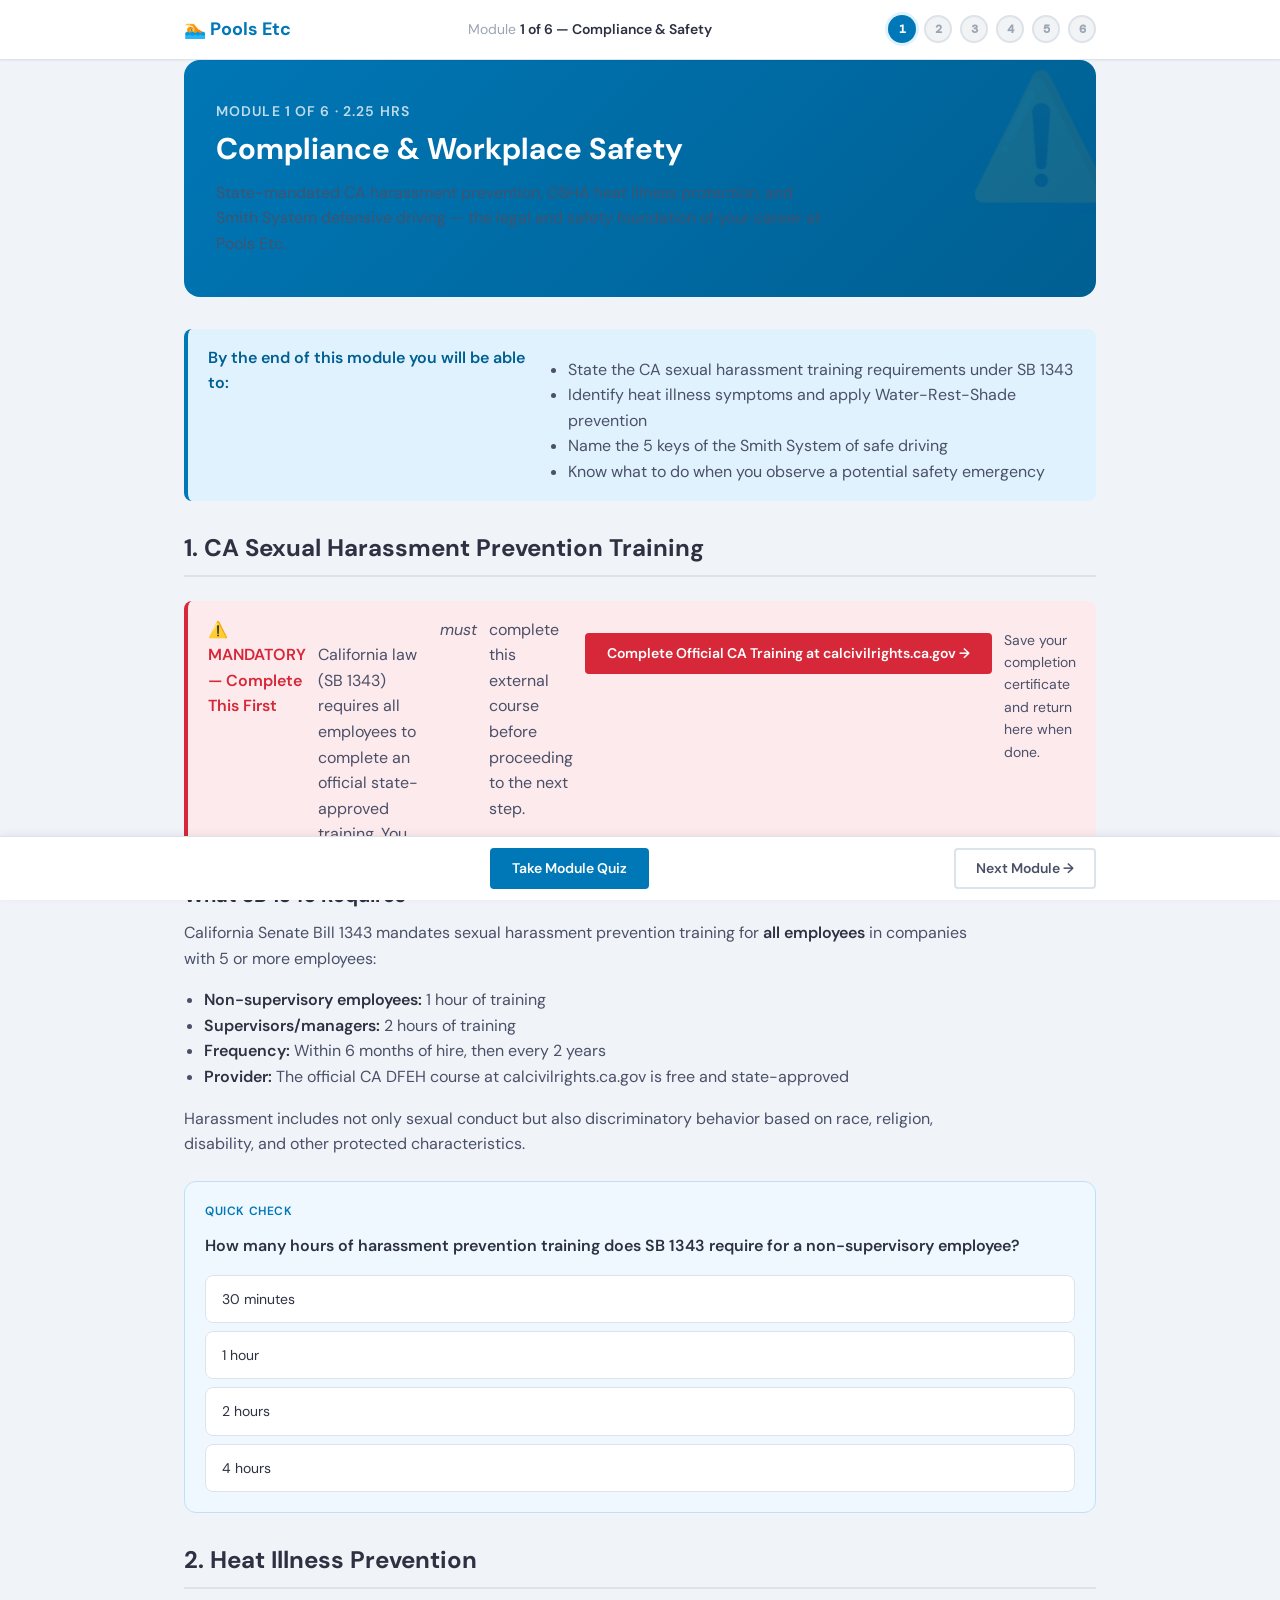
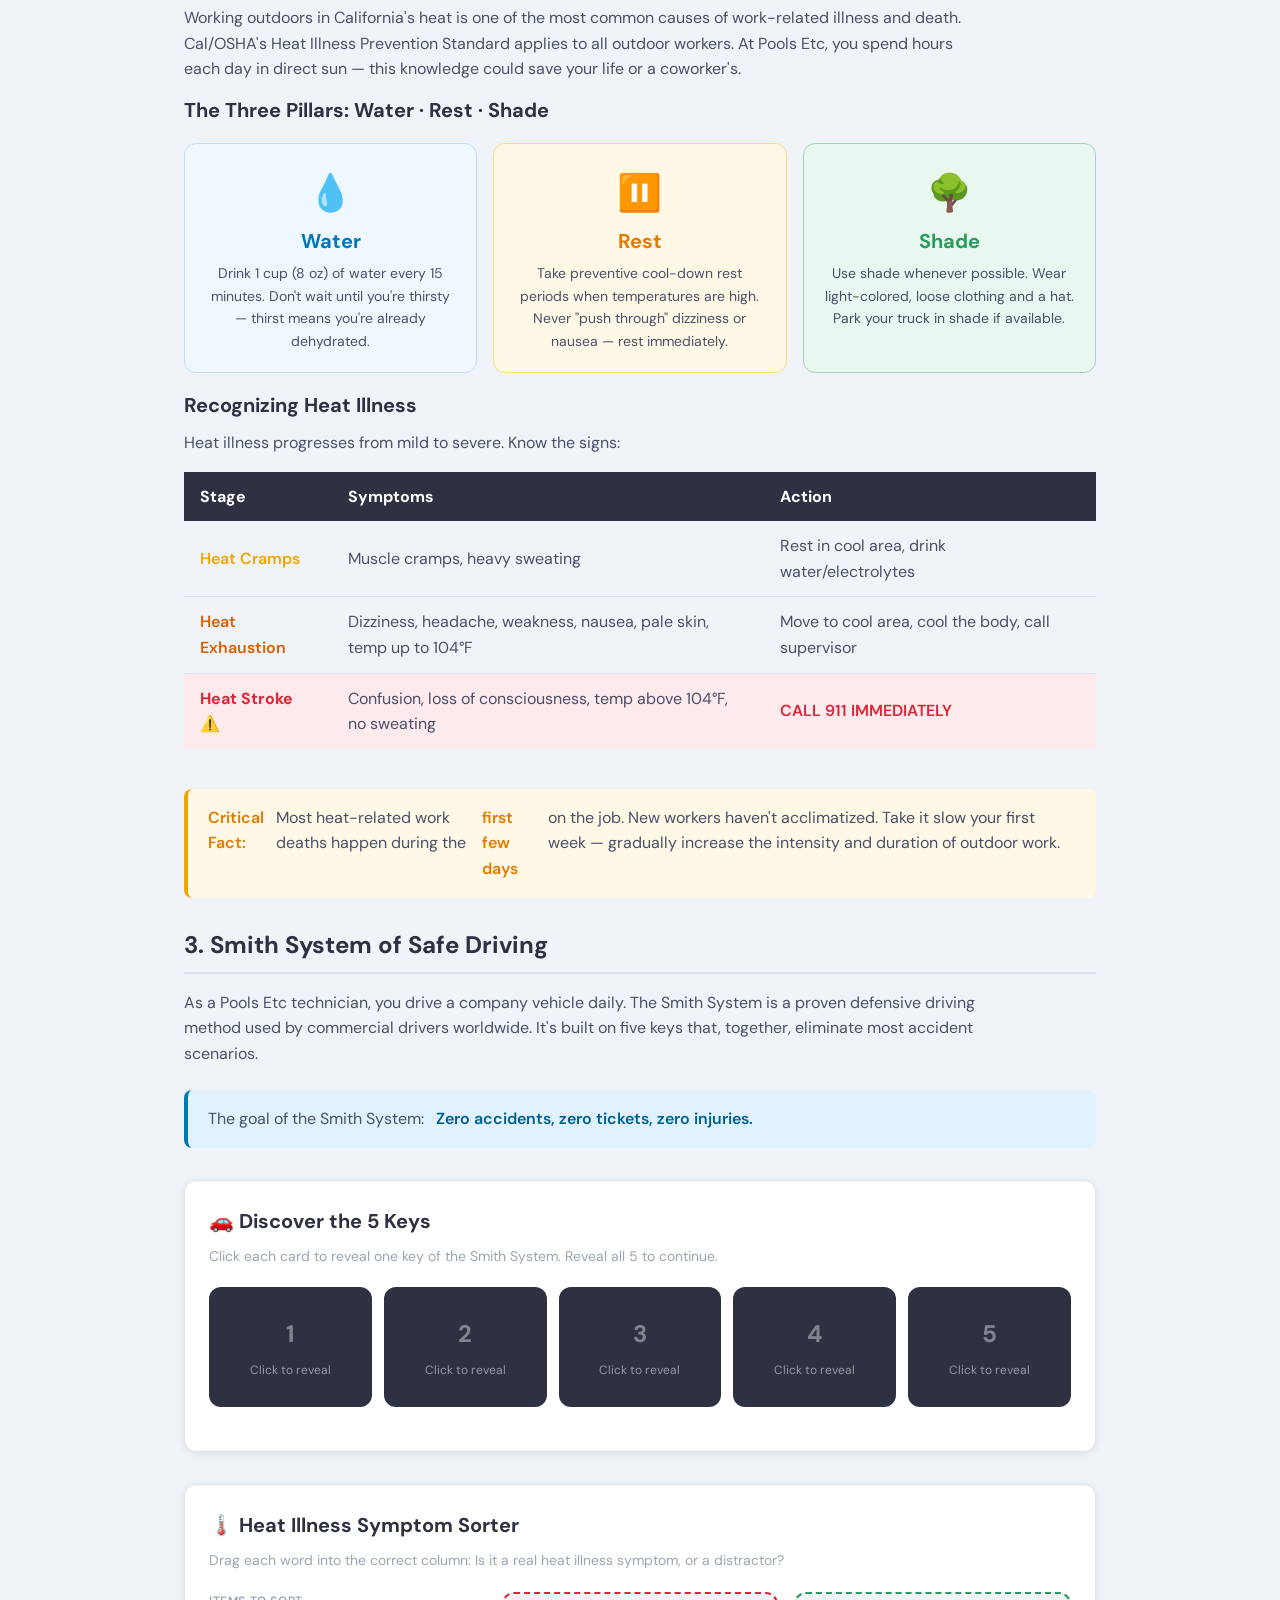
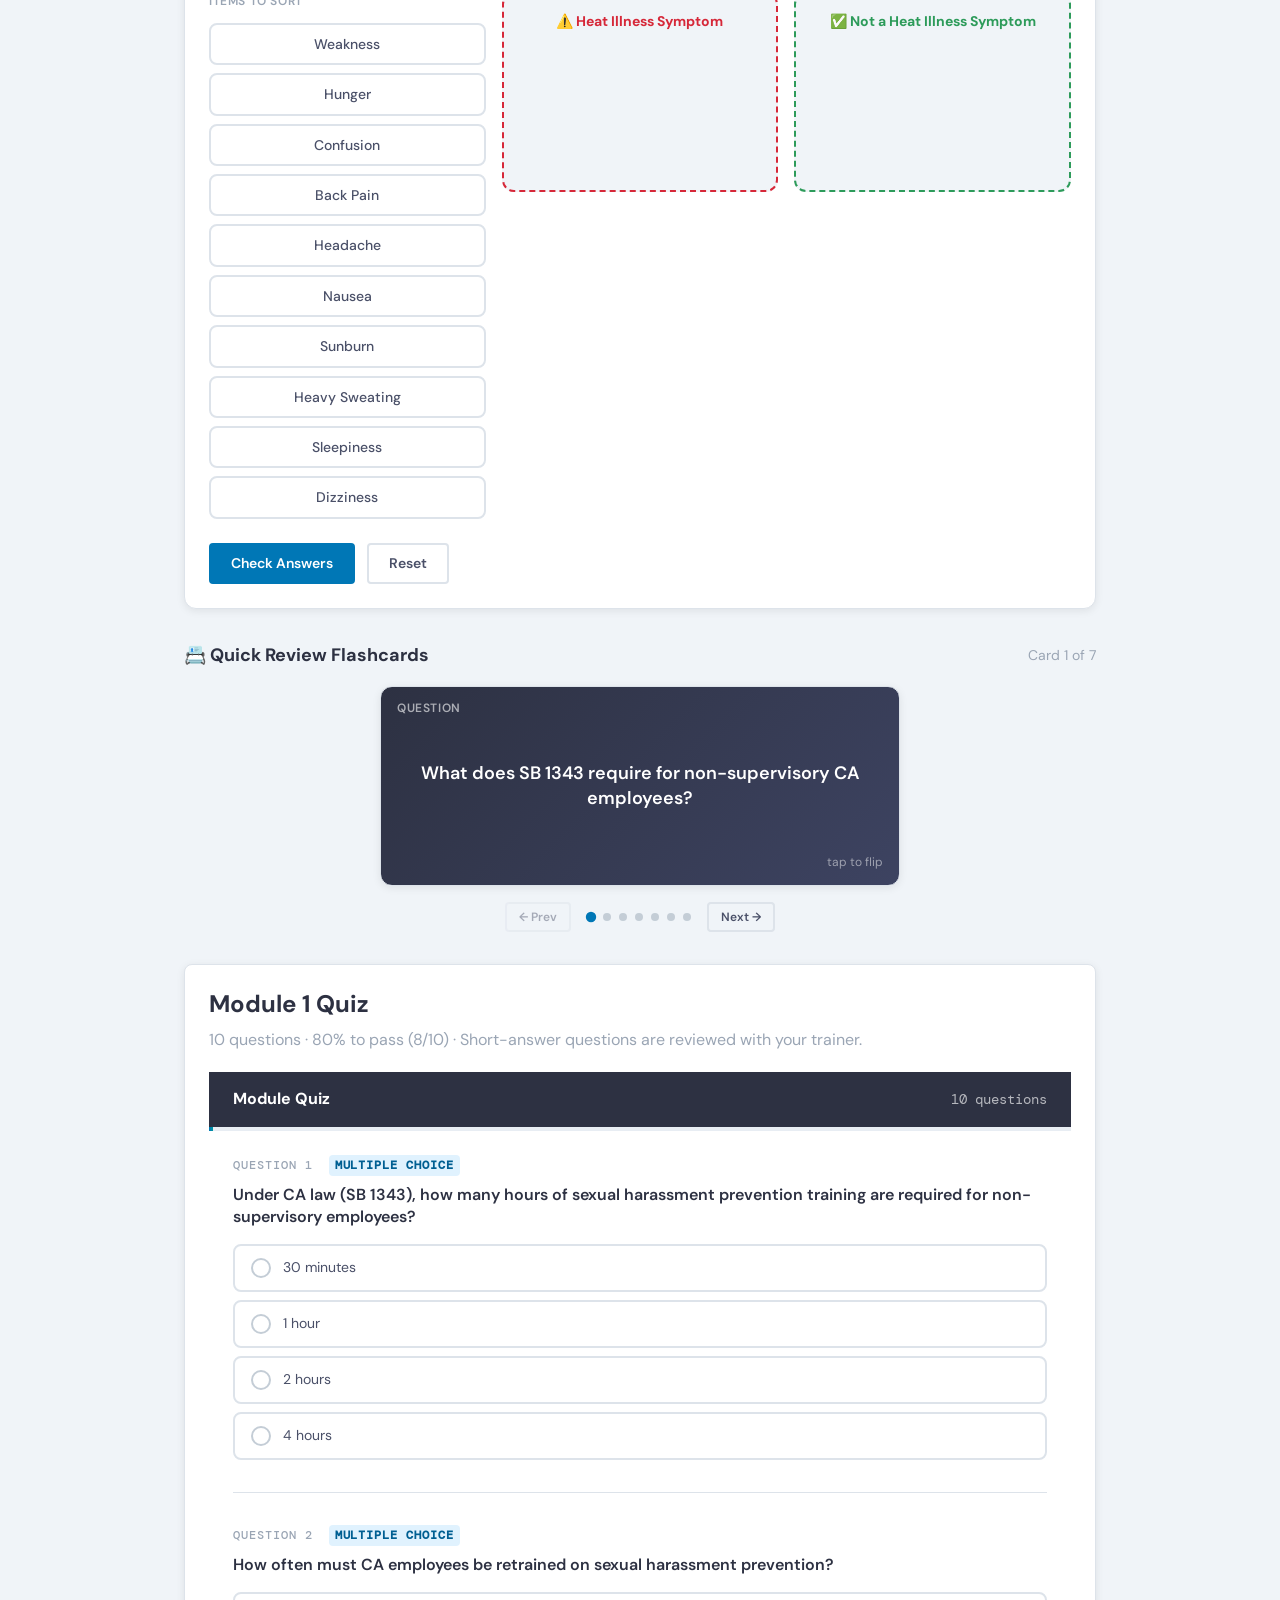
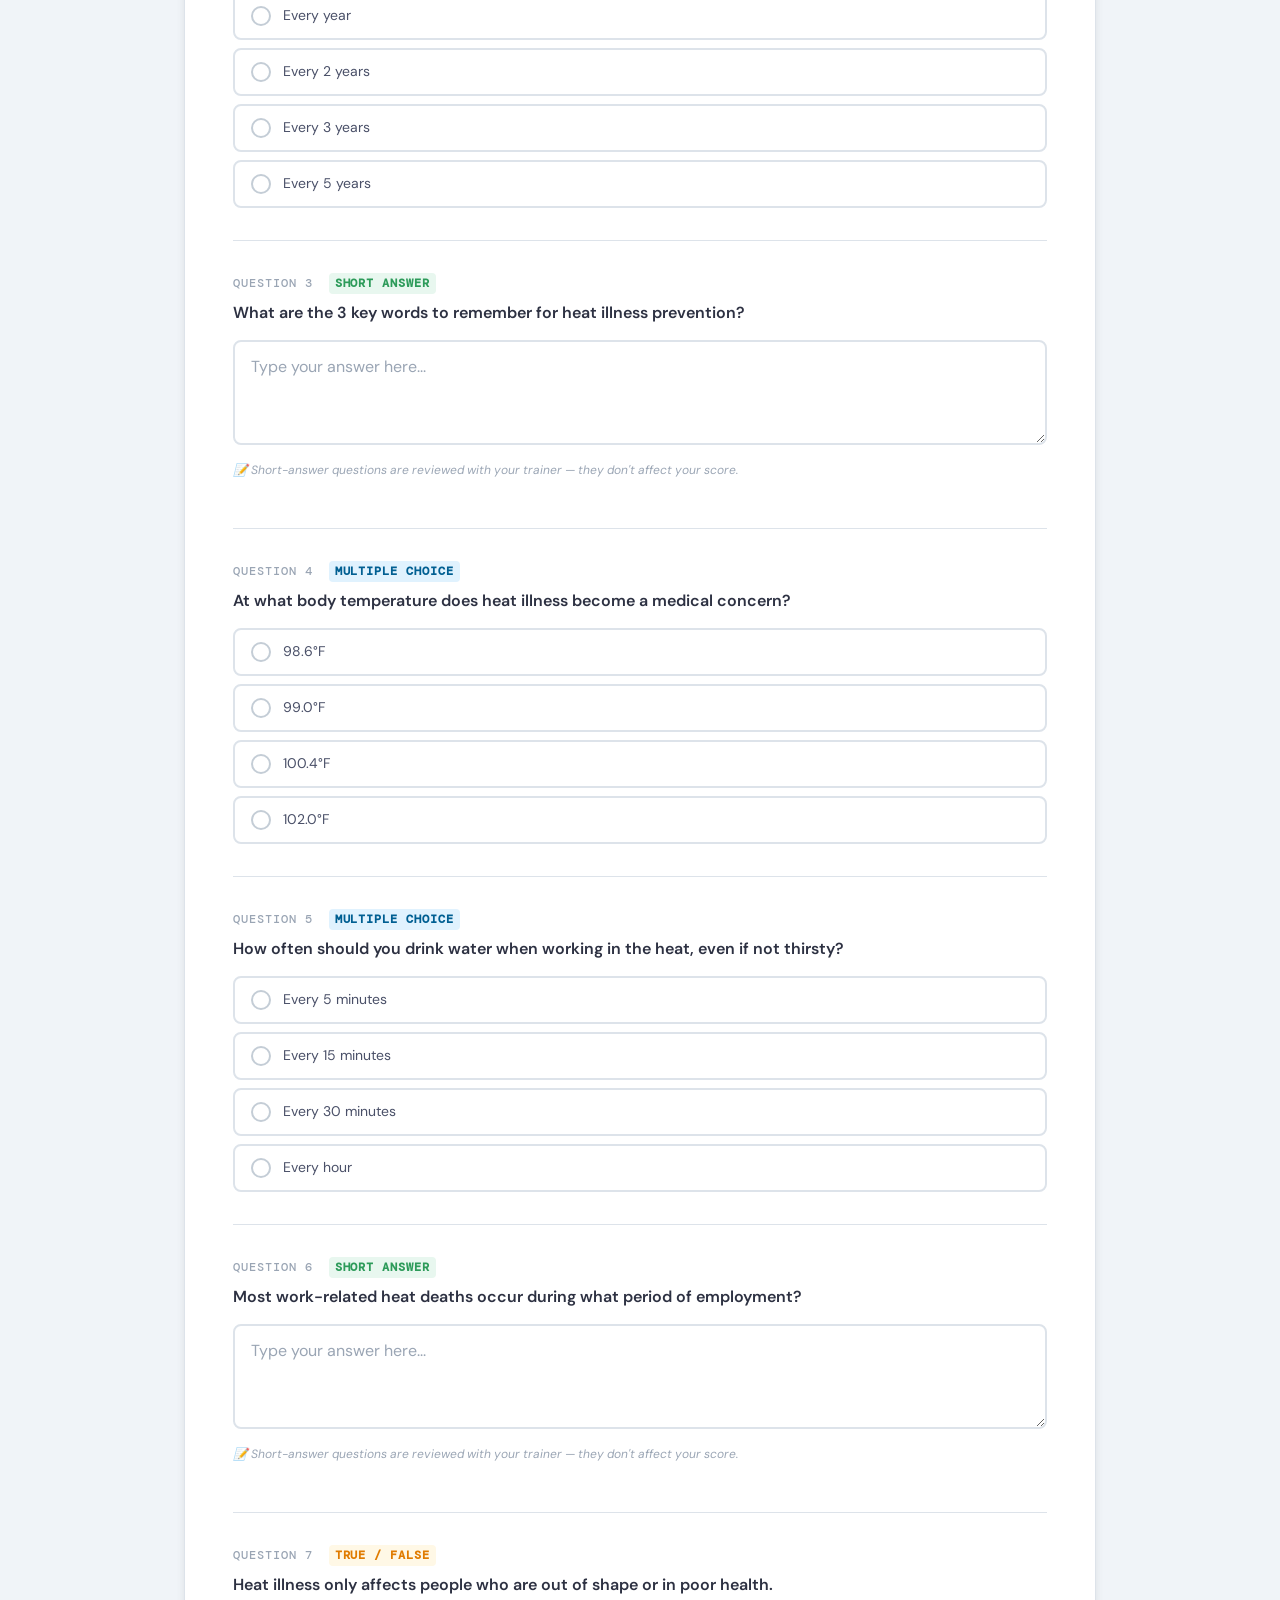
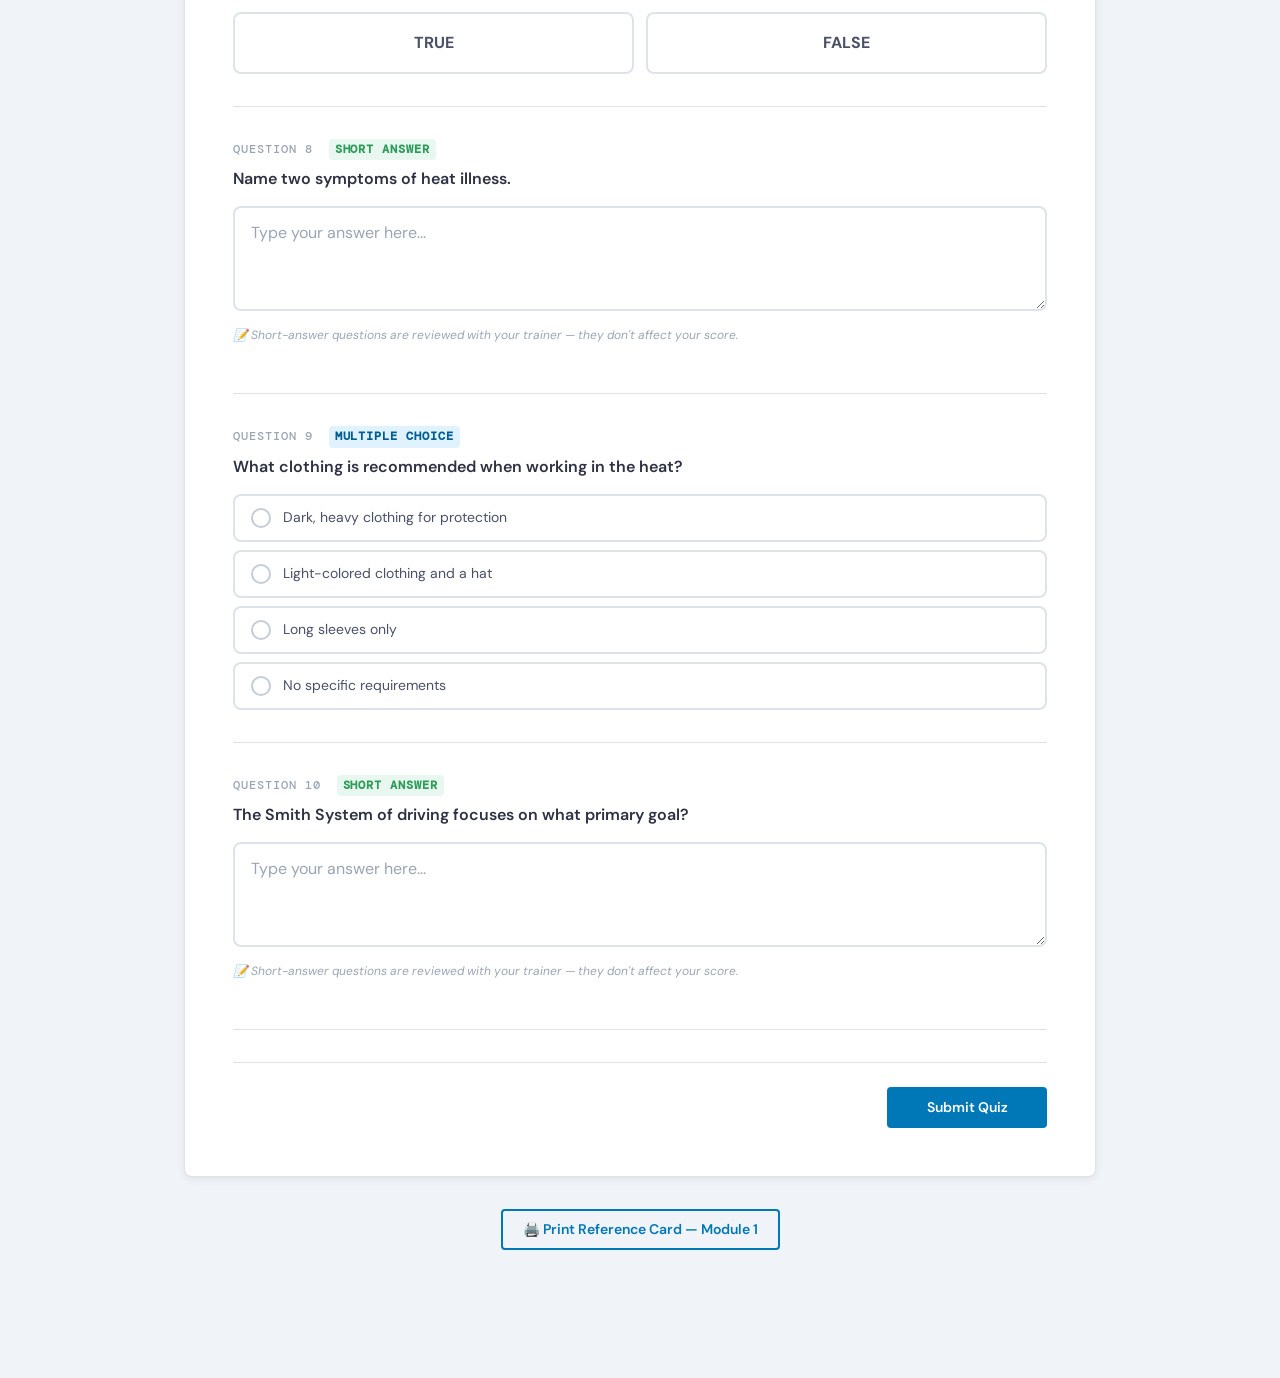
==== modules/module-1.html @ 1a56aa0c "Complete training portal: all 6 modules, quiz engine, interactives, reference cards Phase 0-6 implem" ====
<!DOCTYPE html>
<html lang="en">
<head>
  <meta charset="UTF-8" />
  <meta name="viewport" content="width=device-width, initial-scale=1.0" />
  <title>Module 1 — Compliance &amp; Safety | Pools Etc Training</title>
  <link rel="stylesheet" href="../assets/css/base.css" />
  <link rel="stylesheet" href="../assets/css/components.css" />
  <link rel="stylesheet" href="../assets/css/quiz.css" />
  <link rel="stylesheet" href="../assets/css/interactive.css" />
  <link rel="stylesheet" href="../assets/css/print.css" />
</head>
<body>

<div id="nav-root"></div>

<div class="page-wrapper">
  <div class="container">

    <!-- Hero Banner -->
    <div class="module-hero" style="background: linear-gradient(135deg, var(--module-1) 0%, #005f92 100%); border-radius: var(--radius-xl); padding: var(--space-10) var(--space-8); margin-bottom: var(--space-8); color:white; position:relative; overflow:hidden;">
      <div style="position:relative; z-index:1;">
        <div style="font-size:var(--text-sm); font-weight:600; text-transform:uppercase; letter-spacing:.08em; opacity:.75; margin-bottom:var(--space-2);">Module 1 of 6 · 2.25 hrs</div>
        <h1 style="color:white; margin-bottom:var(--space-3); font-size:var(--text-3xl);">Compliance &amp; Workplace Safety</h1>
        <p style="opacity:.9; margin:0; max-width:56ch;">State-mandated CA harassment prevention, OSHA heat illness protection, and Smith System defensive driving — the legal and safety foundation of your career at Pools Etc.</p>
      </div>
      <div style="position:absolute; right:-20px; top:-20px; font-size:120px; opacity:.08; pointer-events:none; z-index:0;">⚠️</div>
    </div>

    <!-- Learning Objectives -->
    <div class="callout callout-info" style="margin-bottom: var(--space-8);">
      <strong>By the end of this module you will be able to:</strong>
      <ul style="margin-top:var(--space-3); padding-left:var(--space-5); list-style:disc;">
        <li>State the CA sexual harassment training requirements under SB 1343</li>
        <li>Identify heat illness symptoms and apply Water-Rest-Shade prevention</li>
        <li>Name the 5 keys of the Smith System of safe driving</li>
        <li>Know what to do when you observe a potential safety emergency</li>
      </ul>
    </div>

    <!-- Section 1: CA Harassment Training -->
    <div class="content-section" id="section-harassment" style="margin-bottom:var(--space-8);">
      <h2>1. CA Sexual Harassment Prevention Training</h2>

      <div class="callout callout-danger" style="margin-bottom:var(--space-5);">
        <strong>⚠️ MANDATORY — Complete This First</strong><br/>
        California law (SB 1343) requires all employees to complete an official state-approved training. You <em>must</em> complete this external course before proceeding to the next step.
        <div style="margin-top:var(--space-4);">
          <a href="https://calcivilrights.ca.gov/shpt/" target="_blank" rel="noopener" class="btn btn-danger">
            Complete Official CA Training at calcivilrights.ca.gov →
          </a>
        </div>
        <p style="margin-top:var(--space-3); margin-bottom:0; font-size:var(--text-sm);">Save your completion certificate and return here when done.</p>
      </div>

      <h3>What SB 1343 Requires</h3>
      <p>California Senate Bill 1343 mandates sexual harassment prevention training for <strong>all employees</strong> in companies with 5 or more employees:</p>
      <ul style="padding-left:var(--space-5); list-style:disc; margin-bottom:var(--space-4);">
        <li><strong>Non-supervisory employees:</strong> 1 hour of training</li>
        <li><strong>Supervisors/managers:</strong> 2 hours of training</li>
        <li><strong>Frequency:</strong> Within 6 months of hire, then every 2 years</li>
        <li><strong>Provider:</strong> The official CA DFEH course at calcivilrights.ca.gov is free and state-approved</li>
      </ul>
      <p>Harassment includes not only sexual conduct but also discriminatory behavior based on race, religion, disability, and other protected characteristics.</p>

      <!-- Inline knowledge check -->
      <div class="knowledge-check">
        <div class="knowledge-check__label">Quick Check</div>
        <div class="knowledge-check__question">How many hours of harassment prevention training does SB 1343 require for a non-supervisory employee?</div>
        <div class="knowledge-check__choices">
          <button class="kc-choice" onclick="kcAnswer(this, false, '30 minutes is the supervisor requirement before SB 1343 expanded training. Non-supervisors need 1 hour.')">30 minutes</button>
          <button class="kc-choice" onclick="kcAnswer(this, true, '✅ Correct! 1 hour for non-supervisory employees, 2 hours for supervisors, renewed every 2 years.')">1 hour</button>
          <button class="kc-choice" onclick="kcAnswer(this, false, 'Non-supervisors need 1 hour. Supervisors need 2 hours.')">2 hours</button>
          <button class="kc-choice" onclick="kcAnswer(this, false, 'Non-supervisors need 1 hour, not 4.')">4 hours</button>
        </div>
      </div>
    </div>

    <!-- Section 2: Heat Illness Prevention -->
    <div class="content-section" id="section-heat" style="margin-bottom:var(--space-8);">
      <h2>2. Heat Illness Prevention</h2>
      <p>Working outdoors in California's heat is one of the most common causes of work-related illness and death. Cal/OSHA's Heat Illness Prevention Standard applies to all outdoor workers. At Pools Etc, you spend hours each day in direct sun — this knowledge could save your life or a coworker's.</p>

      <h3>The Three Pillars: Water · Rest · Shade</h3>
      <div style="display:grid; grid-template-columns:repeat(3,1fr); gap:var(--space-4); margin:var(--space-5) 0;">
        <div style="text-align:center; background:var(--color-primary-subtle); border-radius:var(--radius-lg); padding:var(--space-5); border:1px solid #c0dff7;">
          <div style="font-size:36px; margin-bottom:var(--space-2);">💧</div>
          <h3 style="margin-bottom:var(--space-2); color:var(--color-primary);">Water</h3>
          <p style="font-size:var(--text-sm); margin:0;">Drink 1 cup (8 oz) of water every 15 minutes. Don't wait until you're thirsty — thirst means you're already dehydrated.</p>
        </div>
        <div style="text-align:center; background:#fff8e6; border-radius:var(--radius-lg); padding:var(--space-5); border:1px solid #fcd97a;">
          <div style="font-size:36px; margin-bottom:var(--space-2);">⏸️</div>
          <h3 style="margin-bottom:var(--space-2); color:var(--color-amber);">Rest</h3>
          <p style="font-size:var(--text-sm); margin:0;">Take preventive cool-down rest periods when temperatures are high. Never "push through" dizziness or nausea — rest immediately.</p>
        </div>
        <div style="text-align:center; background:var(--color-success-light); border-radius:var(--radius-lg); padding:var(--space-5); border:1px solid #a4d4b4;">
          <div style="font-size:36px; margin-bottom:var(--space-2);">🌳</div>
          <h3 style="margin-bottom:var(--space-2); color:var(--color-success);">Shade</h3>
          <p style="font-size:var(--text-sm); margin:0;">Use shade whenever possible. Wear light-colored, loose clothing and a hat. Park your truck in shade if available.</p>
        </div>
      </div>

      <h3>Recognizing Heat Illness</h3>
      <p>Heat illness progresses from mild to severe. Know the signs:</p>
      <div style="overflow-x:auto;">
        <table style="width:100%; border-collapse:collapse; margin-bottom:var(--space-4);">
          <thead>
            <tr style="background:var(--color-dark); color:white;">
              <th style="padding:var(--space-3) var(--space-4); text-align:left;">Stage</th>
              <th style="padding:var(--space-3) var(--space-4); text-align:left;">Symptoms</th>
              <th style="padding:var(--space-3) var(--space-4); text-align:left;">Action</th>
            </tr>
          </thead>
          <tbody>
            <tr style="border-bottom:1px solid var(--border-color);">
              <td style="padding:var(--space-3) var(--space-4); font-weight:600; color:var(--color-warning);">Heat Cramps</td>
              <td style="padding:var(--space-3) var(--space-4);">Muscle cramps, heavy sweating</td>
              <td style="padding:var(--space-3) var(--space-4);">Rest in cool area, drink water/electrolytes</td>
            </tr>
            <tr style="border-bottom:1px solid var(--border-color); background:var(--color-bg);">
              <td style="padding:var(--space-3) var(--space-4); font-weight:600; color:var(--color-orange);">Heat Exhaustion</td>
              <td style="padding:var(--space-3) var(--space-4);">Dizziness, headache, weakness, nausea, pale skin, temp up to 104°F</td>
              <td style="padding:var(--space-3) var(--space-4);">Move to cool area, cool the body, call supervisor</td>
            </tr>
            <tr style="background:var(--color-danger-light);">
              <td style="padding:var(--space-3) var(--space-4); font-weight:700; color:var(--color-danger);">Heat Stroke ⚠️</td>
              <td style="padding:var(--space-3) var(--space-4);">Confusion, loss of consciousness, temp above 104°F, no sweating</td>
              <td style="padding:var(--space-3) var(--space-4); font-weight:600; color:var(--color-danger);">CALL 911 IMMEDIATELY</td>
            </tr>
          </tbody>
        </table>
      </div>

      <div class="callout callout-warning">
        <strong>Critical Fact:</strong> Most heat-related work deaths happen during the <strong>first few days</strong> on the job. New workers haven't acclimatized. Take it slow your first week — gradually increase the intensity and duration of outdoor work.
      </div>
    </div>

    <!-- Section 3: Smith System -->
    <div class="content-section" id="section-smith" style="margin-bottom:var(--space-8);">
      <h2>3. Smith System of Safe Driving</h2>
      <p>As a Pools Etc technician, you drive a company vehicle daily. The Smith System is a proven defensive driving method used by commercial drivers worldwide. It's built on five keys that, together, eliminate most accident scenarios.</p>

      <div class="callout callout-info" style="margin-bottom:var(--space-5);">
        The goal of the Smith System: <strong>Zero accidents, zero tickets, zero injuries.</strong>
      </div>

      <!-- Smith System Card Reveal interactive -->
      <div class="interactive-section">
        <div class="interactive-section__title">🚗 Discover the 5 Keys</div>
        <div class="interactive-section__subtitle">Click each card to reveal one key of the Smith System. Reveal all 5 to continue.</div>

        <div class="smith-cards-grid" id="smith-cards">
          <div class="smith-card" onclick="revealSmith(this, 'Aim High in Steering', 'Look 15–20 seconds ahead — not just at the car in front. Anticipate, don\'t react.')">
            <div class="smith-card__num">1</div>
            <div class="smith-card__hint">Click to reveal</div>
            <div class="smith-card__key">Aim High</div>
            <div class="smith-card__desc">Look 15–20 seconds ahead — not just at the car in front. Anticipate, don't react.</div>
          </div>
          <div class="smith-card" onclick="revealSmith(this, 'Get the Big Picture', 'Scan everything — road, sides, mirrors. A narrow focus leads to tunnel vision and missed hazards.')">
            <div class="smith-card__num">2</div>
            <div class="smith-card__hint">Click to reveal</div>
            <div class="smith-card__key">Big Picture</div>
            <div class="smith-card__desc">Scan everything — road, sides, mirrors. Narrow focus leads to tunnel vision.</div>
          </div>
          <div class="smith-card" onclick="revealSmith(this, 'Keep Your Eyes Moving', 'Shift your gaze every 2 seconds. A fixed stare reduces reaction time and causes fatigue.')">
            <div class="smith-card__num">3</div>
            <div class="smith-card__hint">Click to reveal</div>
            <div class="smith-card__key">Eyes Moving</div>
            <div class="smith-card__desc">Shift your gaze every 2 seconds. A fixed stare reduces reaction time.</div>
          </div>
          <div class="smith-card" onclick="revealSmith(this, 'Leave Yourself an Out', 'Always have an escape route planned. Don\'t box yourself in — maintain space on at least one side.')">
            <div class="smith-card__num">4</div>
            <div class="smith-card__hint">Click to reveal</div>
            <div class="smith-card__key">Leave an Out</div>
            <div class="smith-card__desc">Always have an escape route. Don't box yourself in — maintain space on one side.</div>
          </div>
          <div class="smith-card" onclick="revealSmith(this, 'Make Sure They See You', 'Use lights, signals, and horn proactively. Never assume other drivers can see you.')">
            <div class="smith-card__num">5</div>
            <div class="smith-card__hint">Click to reveal</div>
            <div class="smith-card__key">Be Seen</div>
            <div class="smith-card__desc">Use lights, signals, and horn proactively. Never assume others can see you.</div>
          </div>
        </div>

        <div id="smith-complete-msg" style="display:none;" class="callout callout-success">
          ✅ You've discovered all 5 keys! The Smith System works because it keeps you <em>ahead</em> of the situation — not reacting to it.
        </div>
      </div>
    </div>

    <!-- Interactive: Symptom Sorter -->
    <div class="interactive-section" style="margin-bottom:var(--space-8);">
      <div class="interactive-section__title">🌡️ Heat Illness Symptom Sorter</div>
      <div class="interactive-section__subtitle">Drag each word into the correct column: Is it a real heat illness symptom, or a distractor?</div>
      <div id="symptom-sorter"></div>
      <div class="wrs-reveal" id="wrs-reveal">
        <p><strong>✅ Well done!</strong> Remember the mnemonic:</p>
        <div class="wrs-cards">
          <div class="wrs-card"><div class="wrs-card__letter">W</div><div class="wrs-card__word">Water</div></div>
          <div class="wrs-card"><div class="wrs-card__letter">R</div><div class="wrs-card__word">Rest</div></div>
          <div class="wrs-card"><div class="wrs-card__letter">S</div><div class="wrs-card__word">Shade</div></div>
        </div>
      </div>
    </div>

    <!-- Flashcard Deck -->
    <div id="module1-flashcards"></div>

    <!-- Module Quiz -->
    <div class="card" id="module-quiz" style="margin-bottom:var(--space-8);">
      <div class="card-body">
        <h2 style="margin-bottom:var(--space-2);">Module 1 Quiz</h2>
        <p style="margin-bottom:var(--space-5); color:var(--color-locked);">10 questions · 80% to pass (8/10) · Short-answer questions are reviewed with your trainer.</p>
        <div id="quiz-container"></div>
      </div>
    </div>

    <!-- Reference Card Link -->
    <div style="text-align:center; margin-bottom:var(--space-8);">
      <a href="../reference-cards/ref-card-1.html" class="btn btn-secondary" target="_blank">🖨️ Print Reference Card — Module 1</a>
    </div>

  </div>
</div>

<div id="footer-nav-root"></div>

<script src="../assets/js/progress.js"></script>
<script src="../assets/js/navigation.js"></script>
<script src="../assets/js/engine.js"></script>
<script src="../assets/js/interactions/drag-drop.js"></script>
<script src="../assets/js/interactions/flip-cards.js"></script>

<script>
  Progress.init();

  Navigation.renderHeader({ moduleNumber: 1, moduleTitle: 'Compliance & Safety' });
  Navigation.renderFooterNav({
    prevUrl: null,
    nextUrl: 'module-2.html',
    quizContainerId: 'module-quiz',
    quizAlreadyPassed: Progress.getStatus('module1').quizPassed,
  });

  // Render quiz
  QuizEngine.render('module1', 'quiz-container');

  // Symptom Sorter
  DragDrop.createSorter({
    containerId: 'symptom-sorter',
    items: [
      { id: 'headache',     label: 'Headache',      correct: 'a' },
      { id: 'dizziness',    label: 'Dizziness',     correct: 'a' },
      { id: 'nausea',       label: 'Nausea',        correct: 'a' },
      { id: 'weakness',     label: 'Weakness',      correct: 'a' },
      { id: 'confusion',    label: 'Confusion',     correct: 'a' },
      { id: 'sweating',     label: 'Heavy Sweating',correct: 'a' },
      { id: 'hunger',       label: 'Hunger',        correct: 'b' },
      { id: 'sleepy',       label: 'Sleepiness',    correct: 'b' },
      { id: 'sunburn',      label: 'Sunburn',       correct: 'b' },
      { id: 'backpain',     label: 'Back Pain',     correct: 'b' },
    ],
    colA: { id: 'a', title: '⚠️ Heat Illness Symptom', className: 'symptom-col' },
    colB: { id: 'b', title: '✅ Not a Heat Illness Symptom', className: 'non-col' },
    onAllPlaced: function(result) {
      if (result.allCorrect) {
        document.getElementById('wrs-reveal').classList.add('visible');
      }
    },
  });

  // Flashcards
  FlipCards.create({
    containerId: 'module1-flashcards',
    cards: [
      { front: 'What does SB 1343 require for non-supervisory CA employees?', back: '1 hour of sexual harassment prevention training, renewed every 2 years.' },
      { front: 'Name the 3 pillars of heat illness prevention.', back: 'Water · Rest · Shade' },
      { front: 'At what body temperature does heat illness become dangerous?', back: '100.4°F (38°C) is the danger threshold.' },
      { front: 'How often should you drink water in the heat?', back: 'Every 15 minutes — even if you\'re not thirsty.' },
      { front: 'What is Smith System Key #1?', back: 'Aim High in Steering — look 15–20 seconds ahead.' },
      { front: 'What are the 5 Smith System keys?', back: '1. Aim High · 2. Big Picture · 3. Eyes Moving · 4. Leave an Out · 5. Be Seen' },
      { front: 'When do most heat-related work deaths occur?', back: 'During the first few days on the job — before acclimatization.' },
    ],
  });

  // Smith System reveal logic
  var smithRevealed = 0;
  function revealSmith(el, key, desc) {
    if (el.classList.contains('revealed')) return;
    el.classList.add('revealed');
    smithRevealed++;
    if (smithRevealed >= 5) {
      document.getElementById('smith-complete-msg').style.display = 'block';
    }
  }

  // Inline knowledge check helper
  function kcAnswer(btn, isCorrect, msg) {
    var parent = btn.closest('.knowledge-check');
    var btns = parent.querySelectorAll('.kc-choice');
    btns.forEach(function(b) { b.disabled = true; b.classList.add(b === btn ? (isCorrect ? 'correct' : 'wrong') : ''); });
    var reveal = parent.querySelector('.kc-answer-reveal');
    if (reveal) { reveal.textContent = msg; reveal.classList.add('visible'); }
  }
</script>
</body>
</html>
---- assets/css/base.css ----
@import url('https://fonts.googleapis.com/css2?family=DM+Sans:ital,opsz,wght@0,9..40,400;0,9..40,500;0,9..40,600;0,9..40,700;1,9..40,400&family=DM+Mono:wght@400;500&display=swap');

/* ============================================
   CSS CUSTOM PROPERTIES
   ============================================ */
:root {
  /* Brand Colors */
  --color-primary:       #0077B6;
  --color-primary-dark:  #005f92;
  --color-primary-light: #e0f2fe;
  --color-primary-subtle:#f0f8ff;

  --color-dark:          #2D3142;
  --color-dark-mid:      #3d4361;
  --color-body:          #4a5068;

  --color-bg:            #F0F4F8;
  --color-bg-alt:        #e8edf3;
  --color-white:         #FFFFFF;
  --color-surface:       #FFFFFF;

  --color-success:       #2D9B5A;
  --color-success-light: #e8f7ef;
  --color-warning:       #F0A500;
  --color-warning-light: #fff8e6;
  --color-danger:        #D62839;
  --color-danger-light:  #fdeaec;
  --color-locked:        #9AA5B4;
  --color-locked-light:  #f1f3f5;

  --color-teal:          #0096a0;
  --color-green:         #2D9B5A;
  --color-amber:         #e07b00;
  --color-orange:        #d95f02;
  --color-purple:        #7b2d8b;

  /* Module accent colors */
  --module-1: #0077B6;
  --module-2: #0096a0;
  --module-3: #2D9B5A;
  --module-4: #e07b00;
  --module-5: #d95f02;
  --module-6: #7b2d8b;

  /* Typography */
  --font-body:    'DM Sans', -apple-system, BlinkMacSystemFont, sans-serif;
  --font-mono:    'DM Mono', 'Courier New', monospace;

  --text-xs:   0.75rem;   /* 12px */
  --text-sm:   0.875rem;  /* 14px */
  --text-base: 1rem;      /* 16px */
  --text-lg:   1.125rem;  /* 18px */
  --text-xl:   1.25rem;   /* 20px */
  --text-2xl:  1.5rem;    /* 24px */
  --text-3xl:  1.875rem;  /* 30px */
  --text-4xl:  2.25rem;   /* 36px */

  --leading-tight:  1.25;
  --leading-snug:   1.375;
  --leading-normal: 1.6;
  --leading-loose:  1.8;

  /* Spacing Scale */
  --space-1:  0.25rem;  /* 4px */
  --space-2:  0.5rem;   /* 8px */
  --space-3:  0.75rem;  /* 12px */
  --space-4:  1rem;     /* 16px */
  --space-5:  1.25rem;  /* 20px */
  --space-6:  1.5rem;   /* 24px */
  --space-8:  2rem;     /* 32px */
  --space-10: 2.5rem;   /* 40px */
  --space-12: 3rem;     /* 48px */
  --space-16: 4rem;     /* 64px */

  /* Borders */
  --radius-sm:  4px;
  --radius-md:  8px;
  --radius-lg:  12px;
  --radius-xl:  16px;
  --radius-full: 9999px;

  --border-color:       #dde3ea;
  --border-color-dark:  #c4cdd6;

  /* Shadows */
  --shadow-xs:  0 1px 2px rgba(0,0,0,0.05);
  --shadow-sm:  0 2px 8px rgba(0,0,0,0.08);
  --shadow-md:  0 4px 16px rgba(0,0,0,0.10);
  --shadow-lg:  0 8px 32px rgba(0,0,0,0.12);
  --shadow-xl:  0 16px 48px rgba(0,0,0,0.14);

  /* Transitions */
  --transition-fast:   150ms ease;
  --transition-base:   250ms ease;
  --transition-slow:   400ms ease;

  /* Layout */
  --container-max:     960px;
  --nav-height:        60px;
  --footer-nav-height: 64px;
}

/* ============================================
   CSS RESET & NORMALIZE
   ============================================ */
*, *::before, *::after {
  box-sizing: border-box;
  margin: 0;
  padding: 0;
}

html {
  font-size: 16px;
  -webkit-text-size-adjust: 100%;
  scroll-behavior: smooth;
}

body {
  font-family: var(--font-body);
  font-size: var(--text-base);
  line-height: var(--leading-normal);
  color: var(--color-body);
  background-color: var(--color-bg);
  -webkit-font-smoothing: antialiased;
  -moz-osx-font-smoothing: grayscale;
}

img, svg, video {
  display: block;
  max-width: 100%;
}

input, button, textarea, select {
  font: inherit;
}

p, h1, h2, h3, h4, h5, h6 {
  overflow-wrap: break-word;
}

ul, ol {
  list-style: none;
}

a {
  color: var(--color-primary);
  text-decoration: none;
  transition: color var(--transition-fast);
}

a:hover {
  color: var(--color-primary-dark);
  text-decoration: underline;
}

hr {
  border: none;
  border-top: 1px solid var(--border-color);
  margin: var(--space-6) 0;
}

/* ============================================
   BASE TYPOGRAPHY
   ============================================ */
h1, h2, h3, h4 {
  font-family: var(--font-body);
  color: var(--color-dark);
  line-height: var(--leading-tight);
  font-weight: 700;
}

h1 { font-size: var(--text-3xl); margin-bottom: var(--space-4); }
h2 { font-size: var(--text-2xl); margin-bottom: var(--space-3); }
h3 { font-size: var(--text-xl);  margin-bottom: var(--space-3); }
h4 { font-size: var(--text-lg);  margin-bottom: var(--space-2); }

p {
  color: var(--color-body);
  margin-bottom: var(--space-4);
  max-width: 72ch;
}

p:last-child { margin-bottom: 0; }

strong { font-weight: 600; color: var(--color-dark); }
em     { font-style: italic; }

small {
  font-size: var(--text-sm);
  color: var(--color-locked);
}

.mono {
  font-family: var(--font-mono);
  font-size: 0.9em;
}

/* ============================================
   LAYOUT UTILITIES
   ============================================ */
.container {
  max-width: var(--container-max);
  margin-inline: auto;
  padding-inline: var(--space-6);
}

@media (max-width: 640px) {
  .container { padding-inline: var(--space-4); }
}

.page-wrapper {
  min-height: 100vh;
  padding-top: var(--nav-height);
  padding-bottom: calc(var(--footer-nav-height) + var(--space-8));
}

.page-wrapper--no-footer {
  padding-bottom: var(--space-12);
}

/* ============================================
   FLEXBOX UTILITIES
   ============================================ */
.d-flex       { display: flex; }
.d-inline-flex { display: inline-flex; }
.flex-col     { flex-direction: column; }
.flex-wrap    { flex-wrap: wrap; }
.flex-1       { flex: 1; }
.items-center { align-items: center; }
.items-start  { align-items: flex-start; }
.items-end    { align-items: flex-end; }
.justify-between { justify-content: space-between; }
.justify-center  { justify-content: center; }
.justify-end     { justify-content: flex-end; }

.gap-1  { gap: var(--space-1); }
.gap-2  { gap: var(--space-2); }
.gap-3  { gap: var(--space-3); }
.gap-4  { gap: var(--space-4); }
.gap-6  { gap: var(--space-6); }
.gap-8  { gap: var(--space-8); }

/* ============================================
   GRID UTILITIES
   ============================================ */
.grid-2 {
  display: grid;
  grid-template-columns: repeat(2, 1fr);
  gap: var(--space-6);
}

.grid-3 {
  display: grid;
  grid-template-columns: repeat(3, 1fr);
  gap: var(--space-6);
}

@media (max-width: 768px) {
  .grid-2, .grid-3 { grid-template-columns: 1fr; }
}

/* ============================================
   SPACING UTILITIES
   ============================================ */
.mt-1  { margin-top: var(--space-1); }
.mt-2  { margin-top: var(--space-2); }
.mt-3  { margin-top: var(--space-3); }
.mt-4  { margin-top: var(--space-4); }
.mt-6  { margin-top: var(--space-6); }
.mt-8  { margin-top: var(--space-8); }
.mt-12 { margin-top: var(--space-12); }

.mb-1  { margin-bottom: var(--space-1); }
.mb-2  { margin-bottom: var(--space-2); }
.mb-3  { margin-bottom: var(--space-3); }
.mb-4  { margin-bottom: var(--space-4); }
.mb-6  { margin-bottom: var(--space-6); }
.mb-8  { margin-bottom: var(--space-8); }
.mb-12 { margin-bottom: var(--space-12); }

.pt-4  { padding-top: var(--space-4); }
.pt-6  { padding-top: var(--space-6); }
.pt-8  { padding-top: var(--space-8); }
.pb-4  { padding-bottom: var(--space-4); }
.pb-6  { padding-bottom: var(--space-6); }
.pb-8  { padding-bottom: var(--space-8); }
.p-4   { padding: var(--space-4); }
.p-6   { padding: var(--space-6); }

/* ============================================
   TEXT UTILITIES
   ============================================ */
.text-center  { text-align: center; }
.text-right   { text-align: right; }
.text-left    { text-align: left; }

.text-xs    { font-size: var(--text-xs); }
.text-sm    { font-size: var(--text-sm); }
.text-base  { font-size: var(--text-base); }
.text-lg    { font-size: var(--text-lg); }
.text-xl    { font-size: var(--text-xl); }

.text-muted   { color: var(--color-locked); }
.text-success { color: var(--color-success); }
.text-danger  { color: var(--color-danger); }
.text-primary { color: var(--color-primary); }
.text-dark    { color: var(--color-dark); }

.font-medium  { font-weight: 500; }
.font-semibold { font-weight: 600; }
.font-bold    { font-weight: 700; }

.truncate {
  overflow: hidden;
  text-overflow: ellipsis;
  white-space: nowrap;
}

/* ============================================
   ACCESSIBILITY
   ============================================ */
.visually-hidden {
  position: absolute;
  width: 1px;
  height: 1px;
  padding: 0;
  margin: -1px;
  overflow: hidden;
  clip: rect(0, 0, 0, 0);
  white-space: nowrap;
  border: 0;
}

:focus-visible {
  outline: 2px solid var(--color-primary);
  outline-offset: 2px;
  border-radius: var(--radius-sm);
}

/* ============================================
   SCROLLBAR STYLING
   ============================================ */
::-webkit-scrollbar { width: 6px; height: 6px; }
::-webkit-scrollbar-track { background: var(--color-bg); }
::-webkit-scrollbar-thumb { background: var(--border-color-dark); border-radius: 3px; }
::-webkit-scrollbar-thumb:hover { background: var(--color-locked); }
---- assets/css/components.css ----
/* ============================================
   CARDS
   ============================================ */
.card {
  background: var(--color-white);
  border-radius: var(--radius-md);
  box-shadow: var(--shadow-sm);
  border: 1px solid var(--border-color);
  overflow: hidden;
  transition: box-shadow var(--transition-base), transform var(--transition-base);
  position: relative;
}

.card:hover {
  box-shadow: var(--shadow-md);
}

.card-body {
  padding: var(--space-6);
}

.card-header {
  padding: var(--space-3) var(--space-6);
  background: var(--color-primary);
  color: white;
  display: flex;
  align-items: center;
  gap: var(--space-3);
}

.card-header .module-num {
  display: inline-flex;
  align-items: center;
  justify-content: center;
  width: 28px;
  height: 28px;
  border-radius: var(--radius-full);
  background: rgba(255,255,255,0.25);
  font-size: var(--text-sm);
  font-weight: 700;
  color: white;
  flex-shrink: 0;
}

.card-header h3,
.card-header .card-title {
  color: white;
  font-size: var(--text-base);
  font-weight: 600;
  margin: 0;
}

/* Module card — used on dashboard */
.module-card {
  background: var(--color-white);
  border-radius: var(--radius-md);
  box-shadow: var(--shadow-sm);
  border: 1px solid var(--border-color);
  overflow: hidden;
  transition: box-shadow var(--transition-base), transform var(--transition-base);
  position: relative;
  display: flex;
  flex-direction: column;
}

.module-card:hover {
  box-shadow: var(--shadow-md);
  transform: translateY(-2px);
}

.module-card.is-locked {
  opacity: 0.7;
}

.module-card.is-locked:hover {
  transform: none;
  box-shadow: var(--shadow-sm);
}

.module-card__accent {
  height: 4px;
  background: var(--color-primary);
}

.module-card__body {
  padding: var(--space-5) var(--space-6);
  flex: 1;
  display: flex;
  flex-direction: column;
}

.module-card__header {
  display: flex;
  align-items: flex-start;
  gap: var(--space-3);
  margin-bottom: var(--space-3);
}

.module-badge {
  display: inline-flex;
  align-items: center;
  justify-content: center;
  width: 40px;
  height: 40px;
  border-radius: var(--radius-md);
  font-size: var(--text-lg);
  font-weight: 700;
  color: white;
  flex-shrink: 0;
  font-family: var(--font-mono);
}

.module-card__title {
  font-size: var(--text-base);
  font-weight: 700;
  color: var(--color-dark);
  margin-bottom: var(--space-1);
  line-height: var(--leading-snug);
}

.module-card__meta {
  font-size: var(--text-xs);
  color: var(--color-locked);
  display: flex;
  align-items: center;
  gap: var(--space-2);
}

.module-card__description {
  font-size: var(--text-sm);
  color: var(--color-body);
  line-height: var(--leading-normal);
  margin-bottom: var(--space-4);
  flex: 1;
}

.module-card__footer {
  display: flex;
  align-items: center;
  justify-content: space-between;
  gap: var(--space-3);
  margin-top: auto;
  padding-top: var(--space-4);
  border-top: 1px solid var(--border-color);
}

.module-card__score {
  font-family: var(--font-mono);
  font-size: var(--text-xs);
  font-weight: 500;
  color: var(--color-success);
  background: var(--color-success-light);
  padding: var(--space-1) var(--space-2);
  border-radius: var(--radius-sm);
}

/* Lock overlay */
.module-lock-overlay {
  position: absolute;
  inset: 0;
  background: rgba(240, 244, 248, 0.6);
  backdrop-filter: blur(1px);
  display: flex;
  align-items: center;
  justify-content: center;
  border-radius: var(--radius-md);
  z-index: 2;
  pointer-events: none;
}

.module-lock-overlay .lock-icon {
  width: 36px;
  height: 36px;
  color: var(--color-locked);
  opacity: 0.7;
}

/* ============================================
   BUTTONS
   ============================================ */
.btn {
  display: inline-flex;
  align-items: center;
  justify-content: center;
  gap: var(--space-2);
  padding: var(--space-2) var(--space-5);
  border-radius: var(--radius-sm);
  font-size: var(--text-sm);
  font-weight: 600;
  font-family: var(--font-body);
  line-height: 1.5;
  cursor: pointer;
  border: 2px solid transparent;
  text-decoration: none;
  transition: all var(--transition-fast);
  white-space: nowrap;
  user-select: none;
}

.btn:focus-visible {
  outline: 2px solid var(--color-primary);
  outline-offset: 2px;
}

.btn:disabled,
.btn[disabled] {
  opacity: 0.45;
  cursor: not-allowed;
  pointer-events: none;
}

.btn-primary {
  background: var(--color-primary);
  color: white;
  border-color: var(--color-primary);
}

.btn-primary:hover {
  background: var(--color-primary-dark);
  border-color: var(--color-primary-dark);
  color: white;
  text-decoration: none;
  transform: translateY(-1px);
  box-shadow: 0 4px 12px rgba(0, 119, 182, 0.3);
}

.btn-primary:active {
  transform: translateY(0);
  box-shadow: none;
}

.btn-secondary {
  background: transparent;
  color: var(--color-primary);
  border-color: var(--color-primary);
}

.btn-secondary:hover {
  background: var(--color-primary-light);
  color: var(--color-primary-dark);
  text-decoration: none;
}

.btn-danger {
  background: var(--color-danger);
  color: white;
  border-color: var(--color-danger);
}

.btn-danger:hover {
  background: #b02030;
  border-color: #b02030;
  color: white;
  text-decoration: none;
}

.btn-ghost {
  background: transparent;
  color: var(--color-body);
  border-color: var(--border-color);
}

.btn-ghost:hover {
  background: var(--color-bg);
  color: var(--color-dark);
  text-decoration: none;
}

.btn-success {
  background: var(--color-success);
  color: white;
  border-color: var(--color-success);
}

.btn-success:hover {
  background: #237a47;
  border-color: #237a47;
  color: white;
  text-decoration: none;
}

.btn-sm {
  padding: var(--space-1) var(--space-3);
  font-size: var(--text-xs);
}

.btn-lg {
  padding: var(--space-3) var(--space-8);
  font-size: var(--text-base);
}

.btn-full { width: 100%; }

.btn-locked {
  background: var(--color-locked-light);
  color: var(--color-locked);
  border-color: var(--border-color);
  cursor: not-allowed;
}

/* ============================================
   BADGES
   ============================================ */
.badge {
  display: inline-flex;
  align-items: center;
  gap: var(--space-1);
  padding: 2px var(--space-2);
  border-radius: var(--radius-full);
  font-size: var(--text-xs);
  font-weight: 600;
  line-height: 1.4;
  white-space: nowrap;
}

.badge-blue {
  background: var(--color-primary-light);
  color: var(--color-primary-dark);
}

.badge-green {
  background: var(--color-success-light);
  color: var(--color-success);
}

.badge-amber {
  background: var(--color-warning-light);
  color: var(--color-amber);
}

.badge-red {
  background: var(--color-danger-light);
  color: var(--color-danger);
}

.badge-gray {
  background: var(--color-locked-light);
  color: var(--color-locked);
}

/* ============================================
   CALLOUT BOXES
   ============================================ */
.callout {
  padding: var(--space-4) var(--space-5);
  border-radius: var(--radius-md);
  border-left: 4px solid;
  margin: var(--space-6) 0;
  display: flex;
  gap: var(--space-3);
}

.callout-icon {
  font-size: var(--text-lg);
  flex-shrink: 0;
  margin-top: 1px;
}

.callout-content { flex: 1; }

.callout-content p:last-child { margin-bottom: 0; }

.callout-info {
  background: var(--color-primary-light);
  border-color: var(--color-primary);
}

.callout-info .callout-icon,
.callout-info strong { color: var(--color-primary-dark); }

.callout-warning {
  background: var(--color-warning-light);
  border-color: var(--color-warning);
}

.callout-warning .callout-icon,
.callout-warning strong { color: var(--color-amber); }

.callout-danger {
  background: var(--color-danger-light);
  border-color: var(--color-danger);
}

.callout-danger .callout-icon,
.callout-danger strong { color: var(--color-danger); }

.callout-success {
  background: var(--color-success-light);
  border-color: var(--color-success);
}

.callout-success .callout-icon,
.callout-success strong { color: var(--color-success); }

/* ============================================
   PROGRESS BAR
   ============================================ */
.progress-bar-wrap {
  background: var(--color-bg-alt);
  border-radius: var(--radius-full);
  height: 8px;
  overflow: hidden;
}

.progress-bar-fill {
  height: 100%;
  background: linear-gradient(90deg, var(--color-primary), var(--color-teal));
  border-radius: var(--radius-full);
  width: 0%;
  transition: width 0.8s cubic-bezier(0.4, 0, 0.2, 1);
}

.progress-bar-wrap.progress-lg { height: 12px; }
.progress-bar-wrap.progress-sm { height: 4px; }

/* ============================================
   NAV HEADER
   ============================================ */
.nav-header {
  position: fixed;
  top: 0;
  left: 0;
  right: 0;
  height: var(--nav-height);
  background: var(--color-white);
  border-bottom: 1px solid var(--border-color);
  box-shadow: var(--shadow-xs);
  z-index: 100;
  display: flex;
  align-items: center;
}

.nav-header__inner {
  max-width: var(--container-max);
  margin-inline: auto;
  padding-inline: var(--space-6);
  width: 100%;
  display: flex;
  align-items: center;
  gap: var(--space-4);
}

.nav-logo {
  font-size: var(--text-lg);
  font-weight: 700;
  color: var(--color-primary);
  text-decoration: none;
  white-space: nowrap;
  flex-shrink: 0;
}

.nav-logo:hover { text-decoration: none; color: var(--color-primary-dark); }

.nav-breadcrumb {
  font-size: var(--text-sm);
  color: var(--color-locked);
  flex: 1;
  text-align: center;
  white-space: nowrap;
  overflow: hidden;
  text-overflow: ellipsis;
}

.nav-breadcrumb span {
  color: var(--color-dark);
  font-weight: 600;
}

/* Progress Dots */
.progress-dots {
  display: flex;
  align-items: center;
  gap: var(--space-2);
  flex-shrink: 0;
}

.progress-dot {
  width: 28px;
  height: 28px;
  border-radius: var(--radius-full);
  display: inline-flex;
  align-items: center;
  justify-content: center;
  font-size: var(--text-xs);
  font-weight: 700;
  cursor: default;
  transition: transform var(--transition-fast), box-shadow var(--transition-fast);
  font-family: var(--font-mono);
  flex-shrink: 0;
}

.progress-dot.dot-locked {
  background: var(--color-locked-light);
  color: var(--color-locked);
  border: 2px solid var(--border-color);
}

.progress-dot.dot-active {
  background: var(--color-primary);
  color: white;
  box-shadow: 0 0 0 3px var(--color-primary-light);
}

.progress-dot.dot-complete {
  background: var(--color-success);
  color: white;
  cursor: pointer;
}

.progress-dot.dot-complete:hover {
  transform: scale(1.15);
  box-shadow: 0 2px 8px rgba(45, 155, 90, 0.4);
}

@media (max-width: 600px) {
  .nav-breadcrumb { display: none; }
  .progress-dot { width: 22px; height: 22px; font-size: 10px; }
}

/* ============================================
   STICKY FOOTER NAV
   ============================================ */
.sticky-footer-nav {
  position: fixed;
  bottom: 0;
  left: 0;
  right: 0;
  height: var(--footer-nav-height);
  background: var(--color-white);
  border-top: 1px solid var(--border-color);
  box-shadow: 0 -2px 8px rgba(0,0,0,0.06);
  z-index: 100;
  display: flex;
  align-items: center;
}

.sticky-footer-nav__inner {
  max-width: var(--container-max);
  margin-inline: auto;
  padding-inline: var(--space-6);
  width: 100%;
  display: flex;
  align-items: center;
  justify-content: space-between;
  gap: var(--space-3);
}

.footer-nav-quiz-btn {
  position: relative;
}

.footer-nav-quiz-btn .btn:not(:disabled) {
  animation: pulse-glow 2s infinite;
}

@keyframes pulse-glow {
  0%, 100% { box-shadow: 0 0 0 0 rgba(0,119,182,0); }
  50% { box-shadow: 0 0 0 6px rgba(0,119,182,0.15); }
}

/* ============================================
   HERO BANNER
   ============================================ */
.hero-banner {
  background: linear-gradient(135deg, var(--color-dark) 0%, var(--color-dark-mid) 100%);
  color: white;
  padding: var(--space-10) 0 var(--space-8);
  margin-bottom: var(--space-8);
  position: relative;
  overflow: hidden;
}

.hero-banner::before {
  content: '';
  position: absolute;
  top: -40px;
  right: -60px;
  width: 300px;
  height: 300px;
  background: radial-gradient(circle, rgba(0, 119, 182, 0.35) 0%, transparent 70%);
  pointer-events: none;
}

.hero-banner::after {
  content: '';
  position: absolute;
  bottom: -20px;
  left: 10%;
  width: 200px;
  height: 200px;
  background: radial-gradient(circle, rgba(0, 150, 160, 0.2) 0%, transparent 70%);
  pointer-events: none;
}

.hero-banner__inner {
  max-width: var(--container-max);
  margin-inline: auto;
  padding-inline: var(--space-6);
  position: relative;
  z-index: 1;
}

.hero-banner__module-num {
  display: inline-flex;
  align-items: center;
  gap: var(--space-2);
  font-size: var(--text-sm);
  font-weight: 600;
  color: rgba(255,255,255,0.65);
  margin-bottom: var(--space-2);
  letter-spacing: 0.05em;
  text-transform: uppercase;
}

.hero-banner h1 {
  color: white;
  font-size: var(--text-3xl);
  margin-bottom: var(--space-3);
}

.hero-banner__meta {
  display: flex;
  align-items: center;
  gap: var(--space-4);
  font-size: var(--text-sm);
  color: rgba(255,255,255,0.7);
}

.hero-banner__time {
  display: flex;
  align-items: center;
  gap: var(--space-1);
}

.hero-banner__progress {
  margin-top: var(--space-5);
  max-width: 400px;
}

.hero-banner__progress-label {
  font-size: var(--text-xs);
  color: rgba(255,255,255,0.6);
  margin-bottom: var(--space-2);
}

.hero-banner .progress-bar-wrap {
  background: rgba(255,255,255,0.15);
}

/* ============================================
   LEARNING OBJECTIVES
   ============================================ */
.learning-objectives {
  background: var(--color-primary-subtle);
  border: 1px solid var(--color-primary-light);
  border-radius: var(--radius-md);
  padding: var(--space-5) var(--space-6);
  margin-bottom: var(--space-8);
}

.learning-objectives h3 {
  font-size: var(--text-sm);
  font-weight: 700;
  text-transform: uppercase;
  letter-spacing: 0.08em;
  color: var(--color-primary);
  margin-bottom: var(--space-3);
}

.learning-objectives ul {
  display: flex;
  flex-direction: column;
  gap: var(--space-2);
}

.learning-objectives li {
  display: flex;
  align-items: flex-start;
  gap: var(--space-3);
  font-size: var(--text-sm);
  color: var(--color-dark);
  line-height: var(--leading-snug);
}

.learning-objectives li::before {
  content: '✓';
  color: var(--color-primary);
  font-weight: 700;
  flex-shrink: 0;
  margin-top: 1px;
}

/* ============================================
   CONTENT SECTIONS
   ============================================ */
.content-section {
  margin-bottom: var(--space-10);
}

.content-section h2 {
  font-size: var(--text-2xl);
  color: var(--color-dark);
  margin-bottom: var(--space-4);
  padding-bottom: var(--space-3);
  border-bottom: 2px solid var(--border-color);
}

.section-divider {
  border: none;
  border-top: 1px solid var(--border-color);
  margin: var(--space-8) 0;
  opacity: 0.6;
}

/* Inline knowledge check */
.inline-check {
  background: var(--color-bg-alt);
  border: 1px solid var(--border-color);
  border-radius: var(--radius-md);
  padding: var(--space-4) var(--space-5);
  margin: var(--space-6) 0;
}

.inline-check__label {
  font-size: var(--text-xs);
  font-weight: 700;
  text-transform: uppercase;
  letter-spacing: 0.08em;
  color: var(--color-locked);
  margin-bottom: var(--space-2);
}

.inline-check__question {
  font-size: var(--text-base);
  font-weight: 600;
  color: var(--color-dark);
  margin-bottom: var(--space-3);
}

.inline-check__answer {
  display: none;
  font-size: var(--text-sm);
  color: var(--color-body);
  background: var(--color-white);
  border-radius: var(--radius-sm);
  padding: var(--space-3) var(--space-4);
  border-left: 3px solid var(--color-success);
  margin-top: var(--space-3);
}

.inline-check__answer.revealed { display: block; }

/* ============================================
   FLASHCARD DECK
   ============================================ */
.flashcard-deck {
  margin: var(--space-8) 0;
}

.flashcard-deck__header {
  display: flex;
  align-items: center;
  justify-content: space-between;
  margin-bottom: var(--space-4);
}

.flashcard-deck__header h3 {
  font-size: var(--text-base);
  font-weight: 700;
  color: var(--color-dark);
  margin: 0;
}

.flashcard-deck__counter {
  font-family: var(--font-mono);
  font-size: var(--text-sm);
  color: var(--color-locked);
}

.flashcard-deck__card-area {
  perspective: 1000px;
  height: 200px;
  margin-bottom: var(--space-4);
}

.flashcard {
  width: 100%;
  height: 100%;
  position: relative;
  transform-style: preserve-3d;
  transition: transform 0.5s cubic-bezier(0.4, 0, 0.2, 1);
  cursor: pointer;
}

.flashcard.flipped {
  transform: rotateY(180deg);
}

.flashcard__face {
  position: absolute;
  inset: 0;
  backface-visibility: hidden;
  border-radius: var(--radius-md);
  display: flex;
  flex-direction: column;
  align-items: center;
  justify-content: center;
  padding: var(--space-6);
  text-align: center;
}

.flashcard__front {
  background: var(--color-white);
  border: 1px solid var(--border-color);
  box-shadow: var(--shadow-sm);
}

.flashcard__front .face-label {
  font-size: var(--text-xs);
  font-weight: 700;
  text-transform: uppercase;
  letter-spacing: 0.08em;
  color: var(--color-primary);
  margin-bottom: var(--space-3);
}

.flashcard__front .face-text {
  font-size: var(--text-lg);
  font-weight: 600;
  color: var(--color-dark);
  line-height: var(--leading-snug);
}

.flashcard__back {
  background: var(--color-primary);
  transform: rotateY(180deg);
}

.flashcard__back .face-label {
  font-size: var(--text-xs);
  font-weight: 700;
  text-transform: uppercase;
  letter-spacing: 0.08em;
  color: rgba(255,255,255,0.7);
  margin-bottom: var(--space-3);
}

.flashcard__back .face-text {
  font-size: var(--text-base);
  color: white;
  line-height: var(--leading-normal);
}

.flashcard-deck__controls {
  display: flex;
  align-items: center;
  justify-content: center;
  gap: var(--space-3);
}

.flashcard-deck__hint {
  text-align: center;
  font-size: var(--text-xs);
  color: var(--color-locked);
  margin-top: var(--space-2);
}

/* ============================================
   DASHBOARD HEADER
   ============================================ */
.dashboard-header {
  background: linear-gradient(135deg, var(--color-dark) 0%, var(--color-dark-mid) 60%, var(--color-primary-dark) 100%);
  padding: var(--space-10) 0 var(--space-8);
  margin-bottom: var(--space-8);
  position: relative;
  overflow: hidden;
}

.dashboard-header::before {
  content: '';
  position: absolute;
  inset: 0;
  background: url("data:image/svg+xml,%3Csvg width='60' height='60' viewBox='0 0 60 60' xmlns='http://www.w3.org/2000/svg'%3E%3Cg fill='none' fill-rule='evenodd'%3E%3Cg fill='%23ffffff' fill-opacity='0.03'%3E%3Cpath d='M36 34v-4h-2v4h-4v2h4v4h2v-4h4v-2h-4zm0-30V0h-2v4h-4v2h4v4h2V6h4V4h-4zM6 34v-4H4v4H0v2h4v4h2v-4h4v-2H6zM6 4V0H4v4H0v2h4v4h2V6h4V4H6z'/%3E%3C/g%3E%3C/g%3E%3C/svg%3E");
}

.dashboard-header::after {
  content: '';
  position: absolute;
  top: -80px;
  right: -80px;
  width: 400px;
  height: 400px;
  background: radial-gradient(circle, rgba(0, 119, 182, 0.25) 0%, transparent 65%);
  pointer-events: none;
}

.dashboard-header__inner {
  position: relative;
  z-index: 1;
  max-width: var(--container-max);
  margin-inline: auto;
  padding-inline: var(--space-6);
}

.dashboard-logo {
  display: inline-flex;
  align-items: center;
  gap: var(--space-3);
  margin-bottom: var(--space-2);
}

.dashboard-logo__mark {
  width: 44px;
  height: 44px;
  background: var(--color-primary);
  border-radius: var(--radius-md);
  display: flex;
  align-items: center;
  justify-content: center;
  font-size: 22px;
}

.dashboard-logo__text {
  font-size: var(--text-2xl);
  font-weight: 700;
  color: white;
}

.dashboard-tagline {
  font-size: var(--text-sm);
  color: rgba(255,255,255,0.65);
  margin-bottom: var(--space-6);
  letter-spacing: 0.03em;
}

.dashboard-progress {
  max-width: 400px;
}

.dashboard-progress__label {
  display: flex;
  align-items: center;
  justify-content: space-between;
  font-size: var(--text-sm);
  color: rgba(255,255,255,0.75);
  margin-bottom: var(--space-2);
}

.dashboard-progress__label strong {
  color: white;
  font-family: var(--font-mono);
}

/* ============================================
   INTERACTIVE SECTION WRAPPER
   ============================================ */
.interactive-section {
  background: var(--color-white);
  border: 1px solid var(--border-color);
  border-radius: var(--radius-lg);
  padding: var(--space-6);
  margin: var(--space-8) 0;
  box-shadow: var(--shadow-sm);
}

.interactive-section__header {
  display: flex;
  align-items: center;
  gap: var(--space-3);
  margin-bottom: var(--space-5);
  padding-bottom: var(--space-4);
  border-bottom: 1px solid var(--border-color);
}

.interactive-section__icon {
  width: 36px;
  height: 36px;
  background: var(--color-primary-light);
  border-radius: var(--radius-md);
  display: flex;
  align-items: center;
  justify-content: center;
  font-size: var(--text-lg);
  flex-shrink: 0;
}

.interactive-section__title {
  font-size: var(--text-base);
  font-weight: 700;
  color: var(--color-dark);
  margin: 0;
}

.interactive-section__subtitle {
  font-size: var(--text-xs);
  color: var(--color-locked);
}

/* ============================================
   KEY FACTS TABLE
   ============================================ */
.data-table {
  width: 100%;
  border-collapse: collapse;
  margin: var(--space-4) 0;
  font-size: var(--text-sm);
}

.data-table th {
  background: var(--color-dark);
  color: white;
  padding: var(--space-2) var(--space-4);
  text-align: left;
  font-weight: 600;
  font-size: var(--text-xs);
  text-transform: uppercase;
  letter-spacing: 0.06em;
}

.data-table td {
  padding: var(--space-3) var(--space-4);
  border-bottom: 1px solid var(--border-color);
  color: var(--color-body);
  vertical-align: top;
}

.data-table tr:last-child td { border-bottom: none; }

.data-table tr:hover td { background: var(--color-bg-alt); }

.data-table td:first-child { font-weight: 600; color: var(--color-dark); }

/* ============================================
   COMPLETION BANNER
   ============================================ */
.completion-banner {
  text-align: center;
  padding: var(--space-8) var(--space-6);
  background: linear-gradient(135deg, var(--color-success-light), var(--color-primary-subtle));
  border: 1px solid var(--border-color);
  border-radius: var(--radius-lg);
  margin: var(--space-8) 0;
}

.completion-banner__icon {
  font-size: 48px;
  margin-bottom: var(--space-3);
  display: block;
}

.completion-banner h2 {
  color: var(--color-success);
  margin-bottom: var(--space-2);
}

/* ============================================
   ANIMATIONS
   ============================================ */
@keyframes fade-in-up {
  from {
    opacity: 0;
    transform: translateY(16px);
  }
  to {
    opacity: 1;
    transform: translateY(0);
  }
}

@keyframes fade-in {
  from { opacity: 0; }
  to   { opacity: 1; }
}

.animate-in {
  animation: fade-in-up 0.4s ease both;
}

.animate-in-delay-1 { animation-delay: 0.1s; }
.animate-in-delay-2 { animation-delay: 0.2s; }
.animate-in-delay-3 { animation-delay: 0.3s; }
.animate-in-delay-4 { animation-delay: 0.4s; }
.animate-in-delay-5 { animation-delay: 0.5s; }
.animate-in-delay-6 { animation-delay: 0.6s; }
---- assets/css/quiz.css ----
/* ============================================
   QUIZ CONTAINER
   ============================================ */
.quiz-container {
  background: var(--color-white);
  border: 1px solid var(--border-color);
  border-radius: var(--radius-lg);
  overflow: hidden;
  margin: var(--space-8) 0;
  box-shadow: var(--shadow-sm);
}

.quiz-header {
  background: var(--color-dark);
  padding: var(--space-4) var(--space-6);
  display: flex;
  align-items: center;
  gap: var(--space-4);
}

.quiz-header h3 {
  color: white;
  font-size: var(--text-base);
  font-weight: 700;
  margin: 0;
  flex: 1;
}

.quiz-header-meta {
  font-family: var(--font-mono);
  font-size: var(--text-sm);
  color: rgba(255,255,255,0.65);
}

/* Thin progress bar */
.quiz-progress-bar {
  height: 4px;
  background: var(--color-bg-alt);
  position: relative;
}

.quiz-progress-bar__fill {
  position: absolute;
  left: 0;
  top: 0;
  height: 100%;
  background: linear-gradient(90deg, var(--color-primary), var(--color-teal));
  transition: width 0.3s ease;
  min-width: 4px;
}

/* ============================================
   QUIZ BODY
   ============================================ */
.quiz-body {
  padding: var(--space-6);
}

/* ============================================
   QUIZ QUESTION
   ============================================ */
.quiz-question {
  margin-bottom: var(--space-8);
  padding-bottom: var(--space-8);
  border-bottom: 1px solid var(--border-color);
  animation: fade-in-up 0.3s ease both;
}

.quiz-question:last-child {
  margin-bottom: 0;
  padding-bottom: 0;
  border-bottom: none;
}

.quiz-question__num {
  font-family: var(--font-mono);
  font-size: var(--text-xs);
  font-weight: 500;
  color: var(--color-locked);
  text-transform: uppercase;
  letter-spacing: 0.08em;
  margin-bottom: var(--space-2);
}

.quiz-question__type {
  display: inline-block;
  font-size: var(--text-xs);
  padding: 1px 6px;
  border-radius: var(--radius-sm);
  margin-left: var(--space-2);
  font-weight: 600;
}

.quiz-question__type--mc   { background: var(--color-primary-light); color: var(--color-primary-dark); }
.quiz-question__type--tf   { background: var(--color-warning-light);  color: var(--color-amber); }
.quiz-question__type--sa   { background: var(--color-success-light);  color: var(--color-success); }

.quiz-question__text {
  font-size: var(--text-base);
  font-weight: 600;
  color: var(--color-dark);
  line-height: var(--leading-snug);
  margin-bottom: var(--space-4);
  max-width: none;
}

/* ============================================
   MULTIPLE CHOICE
   ============================================ */
.quiz-choices {
  display: flex;
  flex-direction: column;
  gap: var(--space-2);
}

.quiz-choice {
  display: flex;
  align-items: center;
  gap: var(--space-3);
  padding: var(--space-3) var(--space-4);
  border: 2px solid var(--border-color);
  border-radius: var(--radius-md);
  cursor: pointer;
  transition: all var(--transition-fast);
  user-select: none;
  background: var(--color-white);
}

.quiz-choice:hover {
  border-color: var(--color-primary);
  background: var(--color-primary-subtle);
}

.quiz-choice.selected {
  border-color: var(--color-primary);
  background: var(--color-primary-light);
}

.quiz-choice.correct {
  border-color: var(--color-success);
  background: var(--color-success-light);
}

.quiz-choice.incorrect {
  border-color: var(--color-danger);
  background: var(--color-danger-light);
}

.quiz-choice.was-correct {
  border-color: var(--color-success);
  background: var(--color-success-light);
  opacity: 0.85;
}

.quiz-choice__indicator {
  width: 20px;
  height: 20px;
  border-radius: var(--radius-full);
  border: 2px solid var(--border-color-dark);
  display: flex;
  align-items: center;
  justify-content: center;
  flex-shrink: 0;
  transition: all var(--transition-fast);
  font-size: 11px;
}

.quiz-choice.selected .quiz-choice__indicator {
  border-color: var(--color-primary);
  background: var(--color-primary);
  color: white;
}

.quiz-choice.correct .quiz-choice__indicator {
  border-color: var(--color-success);
  background: var(--color-success);
  color: white;
}

.quiz-choice.incorrect .quiz-choice__indicator {
  border-color: var(--color-danger);
  background: var(--color-danger);
  color: white;
}

.quiz-choice.was-correct .quiz-choice__indicator {
  border-color: var(--color-success);
  background: var(--color-success);
  color: white;
}

.quiz-choice__text {
  font-size: var(--text-sm);
  color: var(--color-body);
  line-height: var(--leading-snug);
  flex: 1;
}

.quiz-choice.selected .quiz-choice__text,
.quiz-choice.correct .quiz-choice__text  { color: var(--color-dark); }
.quiz-choice.incorrect .quiz-choice__text { color: var(--color-danger); }

/* ============================================
   TRUE/FALSE BUTTONS
   ============================================ */
.quiz-tf-buttons {
  display: grid;
  grid-template-columns: 1fr 1fr;
  gap: var(--space-3);
}

.quiz-tf-btn {
  padding: var(--space-4) var(--space-6);
  border: 2px solid var(--border-color);
  border-radius: var(--radius-md);
  background: var(--color-white);
  cursor: pointer;
  font-size: var(--text-base);
  font-weight: 700;
  font-family: var(--font-body);
  transition: all var(--transition-fast);
  color: var(--color-body);
}

.quiz-tf-btn:hover {
  border-color: var(--color-primary);
  background: var(--color-primary-subtle);
  color: var(--color-primary);
}

.quiz-tf-btn.selected {
  border-color: var(--color-primary);
  background: var(--color-primary);
  color: white;
}

.quiz-tf-btn.correct {
  border-color: var(--color-success);
  background: var(--color-success);
  color: white;
}

.quiz-tf-btn.incorrect {
  border-color: var(--color-danger);
  background: var(--color-danger);
  color: white;
}

.quiz-tf-btn.was-correct {
  border-color: var(--color-success);
  background: var(--color-success-light);
  color: var(--color-success);
}

/* ============================================
   SHORT ANSWER
   ============================================ */
.sa-answer {
  width: 100%;
  padding: var(--space-3) var(--space-4);
  border: 2px solid var(--border-color);
  border-radius: var(--radius-md);
  font-family: var(--font-body);
  font-size: var(--text-base);
  color: var(--color-dark);
  background: var(--color-white);
  transition: border-color var(--transition-fast);
  resize: vertical;
  min-height: 80px;
}

.sa-answer:focus {
  outline: none;
  border-color: var(--color-primary);
  box-shadow: 0 0 0 3px rgba(0, 119, 182, 0.12);
}

.sa-answer::placeholder { color: var(--color-locked); }

.sa-note {
  font-size: var(--text-xs);
  color: var(--color-locked);
  margin-top: var(--space-2);
  font-style: italic;
}

/* ============================================
   EXPLANATION BOX (post-grading)
   ============================================ */
.quiz-explanation {
  display: none;
  margin-top: var(--space-3);
  padding: var(--space-3) var(--space-4);
  background: var(--color-bg-alt);
  border-radius: var(--radius-sm);
  font-size: var(--text-sm);
  color: var(--color-body);
  border-left: 3px solid var(--color-primary);
  line-height: var(--leading-normal);
}

.quiz-explanation.visible { display: block; }

/* ============================================
   SUBMIT / RETRY BUTTONS
   ============================================ */
.quiz-actions {
  display: flex;
  align-items: center;
  justify-content: flex-end;
  gap: var(--space-3);
  margin-top: var(--space-6);
  padding-top: var(--space-6);
  border-top: 1px solid var(--border-color);
}

.quiz-submit-btn {
  min-width: 160px;
}

.quiz-retry-btn {
  min-width: 140px;
}

/* ============================================
   RESULTS PANEL
   ============================================ */
.quiz-results {
  padding: var(--space-6);
  animation: fade-in 0.4s ease;
}

.quiz-results__summary {
  display: flex;
  align-items: center;
  gap: var(--space-6);
  margin-bottom: var(--space-6);
  padding-bottom: var(--space-6);
  border-bottom: 1px solid var(--border-color);
}

.quiz-score-circle {
  width: 96px;
  height: 96px;
  border-radius: var(--radius-full);
  display: flex;
  flex-direction: column;
  align-items: center;
  justify-content: center;
  flex-shrink: 0;
  border: 4px solid;
}

.quiz-score-circle.passed {
  border-color: var(--color-success);
  background: var(--color-success-light);
}

.quiz-score-circle.failed {
  border-color: var(--color-danger);
  background: var(--color-danger-light);
}

.quiz-score-circle__number {
  font-family: var(--font-mono);
  font-size: var(--text-2xl);
  font-weight: 700;
  line-height: 1;
}

.quiz-score-circle.passed .quiz-score-circle__number { color: var(--color-success); }
.quiz-score-circle.failed .quiz-score-circle__number { color: var(--color-danger); }

.quiz-score-circle__label {
  font-size: var(--text-xs);
  color: var(--color-locked);
  margin-top: 2px;
}

.quiz-results__verdict {
  flex: 1;
}

.quiz-results__verdict h3 {
  font-size: var(--text-xl);
  margin-bottom: var(--space-2);
}

.quiz-results__verdict.passed h3 { color: var(--color-success); }
.quiz-results__verdict.failed h3 { color: var(--color-danger); }

.quiz-results__verdict p {
  font-size: var(--text-sm);
  color: var(--color-body);
  margin: 0;
  max-width: none;
}

/* Per-question result items */
.quiz-results__items {
  display: flex;
  flex-direction: column;
  gap: var(--space-3);
  margin-bottom: var(--space-6);
}

.quiz-result-item {
  display: flex;
  gap: var(--space-3);
  padding: var(--space-3) var(--space-4);
  border-radius: var(--radius-md);
  border: 1px solid;
  font-size: var(--text-sm);
}

.quiz-result-item.correct {
  background: var(--color-success-light);
  border-color: rgba(45, 155, 90, 0.2);
}

.quiz-result-item.incorrect {
  background: var(--color-danger-light);
  border-color: rgba(214, 40, 57, 0.2);
}

.quiz-result-item.trainer-review {
  background: var(--color-warning-light);
  border-color: rgba(240, 165, 0, 0.2);
}

.quiz-result-item__icon {
  font-size: var(--text-base);
  flex-shrink: 0;
  margin-top: 1px;
}

.quiz-result-item__content { flex: 1; }

.quiz-result-item__q {
  font-weight: 600;
  color: var(--color-dark);
  margin-bottom: var(--space-1);
  line-height: var(--leading-snug);
}

.quiz-result-item__answer {
  color: var(--color-body);
  font-size: var(--text-xs);
  margin-bottom: var(--space-1);
}

.quiz-result-item__explanation {
  color: var(--color-locked);
  font-size: var(--text-xs);
  font-style: italic;
}

/* Results actions */
.quiz-results__actions {
  display: flex;
  align-items: center;
  gap: var(--space-3);
  flex-wrap: wrap;
}

@media (max-width: 480px) {
  .quiz-results__summary { flex-direction: column; align-items: flex-start; }
  .quiz-tf-buttons { grid-template-columns: 1fr; }
}
---- assets/css/interactive.css ----
/* ============================================
   INTERACTIVE COMPONENTS
   Drag-drop, flip cards, scenarios, calculator,
   clickable diagrams, chemistry sliders
   ============================================ */

/* ─────────────────────────────────────────────
   INTERACTIVE SECTION WRAPPER
   ───────────────────────────────────────────── */
.interactive-section {
  background: var(--color-surface);
  border: 1px solid var(--border-color);
  border-radius: var(--radius-lg);
  padding: var(--space-6);
  margin: var(--space-8) 0;
}

.interactive-section__title {
  font-size: var(--text-xl);
  font-weight: 700;
  color: var(--color-dark);
  margin-bottom: var(--space-2);
  display: flex;
  align-items: center;
  gap: var(--space-3);
}

.interactive-section__subtitle {
  font-size: var(--text-sm);
  color: var(--color-locked);
  margin-bottom: var(--space-5);
}

/* ─────────────────────────────────────────────
   DRAG-DROP BASE STYLES
   ───────────────────────────────────────────── */
.drag-item {
  background: white;
  border: 2px solid var(--border-color);
  border-radius: var(--radius-md);
  padding: var(--space-3) var(--space-4);
  cursor: grab;
  user-select: none;
  display: flex;
  align-items: center;
  gap: var(--space-3);
  transition: border-color var(--transition-fast), box-shadow var(--transition-fast), transform var(--transition-fast);
  font-size: var(--text-sm);
  font-weight: 500;
  color: var(--color-dark);
  min-height: 44px;
  touch-action: none;
}

.drag-item:hover {
  border-color: var(--color-primary);
  box-shadow: var(--shadow-sm);
}

.drag-item.dragging {
  opacity: 0.5;
  cursor: grabbing;
  transform: scale(1.02);
  border-color: var(--color-primary);
}

.drag-item.drag-over {
  border-color: var(--color-primary);
  background: var(--color-primary-subtle);
}

.drag-item__handle {
  color: var(--color-locked);
  font-size: 14px;
  flex-shrink: 0;
  cursor: grab;
}

.drag-item.correct {
  border-color: var(--color-success);
  background: var(--color-success-light);
  cursor: default;
}

.drag-item.incorrect {
  border-color: var(--color-danger);
  background: var(--color-danger-light);
  cursor: default;
}

.drag-item .drag-badge {
  width: 24px;
  height: 24px;
  border-radius: 50%;
  background: var(--color-primary);
  color: white;
  font-size: var(--text-xs);
  font-weight: 700;
  display: flex;
  align-items: center;
  justify-content: center;
  flex-shrink: 0;
}

/* Drop zone for ordered lists */
.drop-zone {
  min-height: 56px;
  border: 2px dashed var(--border-color-dark);
  border-radius: var(--radius-md);
  padding: var(--space-3);
  transition: border-color var(--transition-fast), background var(--transition-fast);
  display: flex;
  align-items: center;
  gap: var(--space-3);
  color: var(--color-locked);
  font-size: var(--text-sm);
}

.drop-zone.drag-over-zone {
  border-color: var(--color-primary);
  background: var(--color-primary-subtle);
}

.drop-zone.filled {
  border-style: solid;
  border-color: var(--border-color);
  background: white;
  color: var(--color-dark);
}

.drop-zone__num {
  width: 28px;
  height: 28px;
  border-radius: 50%;
  background: var(--color-bg);
  border: 1px solid var(--border-color-dark);
  display: flex;
  align-items: center;
  justify-content: center;
  font-size: var(--text-xs);
  font-weight: 700;
  color: var(--color-locked);
  flex-shrink: 0;
}

.drop-zone.filled .drop-zone__num {
  background: var(--color-primary);
  color: white;
  border-color: var(--color-primary);
}

/* Source pile for draggable items */
.drag-source-grid {
  display: grid;
  grid-template-columns: repeat(2, 1fr);
  gap: var(--space-3);
  margin-bottom: var(--space-5);
}

@media (max-width: 600px) {
  .drag-source-grid { grid-template-columns: 1fr; }
}

.drag-target-list {
  display: flex;
  flex-direction: column;
  gap: var(--space-2);
}

/* Result feedback */
.drag-result {
  margin-top: var(--space-5);
  padding: var(--space-4);
  border-radius: var(--radius-md);
  display: none;
}

.drag-result.visible { display: block; }
.drag-result.pass { background: var(--color-success-light); border: 1px solid var(--color-success); }
.drag-result.fail { background: var(--color-warning-light); border: 1px solid var(--color-warning); }

/* ─────────────────────────────────────────────
   STEP SEQUENCER (Module 3)
   ───────────────────────────────────────────── */
.sequencer-layout {
  display: grid;
  grid-template-columns: 1fr 1fr;
  gap: var(--space-6);
  align-items: start;
}

@media (max-width: 768px) {
  .sequencer-layout { grid-template-columns: 1fr; }
}

.sequencer-label {
  font-size: var(--text-xs);
  font-weight: 600;
  text-transform: uppercase;
  letter-spacing: 0.05em;
  color: var(--color-locked);
  margin-bottom: var(--space-3);
}

/* ─────────────────────────────────────────────
   SYMPTOM SORTER (Module 1)
   ───────────────────────────────────────────── */
.sorter-layout {
  display: grid;
  grid-template-columns: 1fr 1fr 1fr;
  gap: var(--space-4);
  align-items: start;
}

@media (max-width: 768px) {
  .sorter-layout { grid-template-columns: 1fr; }
}

.sorter-column {
  background: var(--color-bg);
  border: 2px dashed var(--border-color-dark);
  border-radius: var(--radius-lg);
  padding: var(--space-4);
  min-height: 200px;
}

.sorter-column.drag-over-zone {
  border-color: var(--color-primary);
  background: var(--color-primary-subtle);
}

.sorter-column__title {
  font-size: var(--text-sm);
  font-weight: 700;
  color: var(--color-dark);
  margin-bottom: var(--space-3);
  text-align: center;
}

.sorter-column.symptom-col { border-color: var(--color-danger); }
.sorter-column.non-col { border-color: var(--color-success); }
.sorter-column.symptom-col .sorter-column__title { color: var(--color-danger); }
.sorter-column.non-col .sorter-column__title { color: var(--color-success); }

.sorter-item {
  background: white;
  border: 2px solid var(--border-color);
  border-radius: var(--radius-md);
  padding: var(--space-2) var(--space-3);
  margin-bottom: var(--space-2);
  cursor: grab;
  user-select: none;
  font-size: var(--text-sm);
  font-weight: 500;
  text-align: center;
  transition: border-color var(--transition-fast), box-shadow var(--transition-fast);
  min-height: 40px;
  display: flex;
  align-items: center;
  justify-content: center;
  touch-action: none;
}

.sorter-item:hover {
  border-color: var(--color-primary);
  box-shadow: var(--shadow-sm);
}

.sorter-item.correct { border-color: var(--color-success); background: var(--color-success-light); }
.sorter-item.incorrect { border-color: var(--color-danger); background: var(--color-danger-light); }

/* WRS mnemonic reveal */
.wrs-reveal {
  display: none;
  margin-top: var(--space-5);
  text-align: center;
}

.wrs-reveal.visible { display: block; }

.wrs-cards {
  display: flex;
  gap: var(--space-4);
  justify-content: center;
  flex-wrap: wrap;
  margin-top: var(--space-4);
}

.wrs-card {
  background: linear-gradient(135deg, var(--color-primary), var(--color-primary-dark));
  color: white;
  padding: var(--space-5) var(--space-6);
  border-radius: var(--radius-lg);
  text-align: center;
  min-width: 100px;
}

.wrs-card__letter {
  font-size: var(--text-4xl);
  font-weight: 700;
  line-height: 1;
}

.wrs-card__word {
  font-size: var(--text-sm);
  margin-top: var(--space-2);
  opacity: 0.9;
}

/* ─────────────────────────────────────────────
   FLIP CARDS / FLASHCARDS
   ───────────────────────────────────────────── */
.flashcard-section {
  margin: var(--space-8) 0;
}

.flashcard-section__header {
  display: flex;
  align-items: center;
  justify-content: space-between;
  margin-bottom: var(--space-4);
  flex-wrap: wrap;
  gap: var(--space-3);
}

.flashcard-section__title {
  font-size: var(--text-lg);
  font-weight: 700;
  color: var(--color-dark);
}

.flashcard-counter {
  font-size: var(--text-sm);
  color: var(--color-locked);
}

.flashcard-stage {
  perspective: 1000px;
  max-width: 520px;
  margin: 0 auto;
  cursor: pointer;
}

.flashcard {
  position: relative;
  height: 200px;
  transform-style: preserve-3d;
  transition: transform 0.5s ease;
  border-radius: var(--radius-lg);
}

.flashcard.flipped {
  transform: rotateY(180deg);
}

.flashcard__face {
  position: absolute;
  inset: 0;
  backface-visibility: hidden;
  border-radius: var(--radius-lg);
  display: flex;
  align-items: center;
  justify-content: center;
  padding: var(--space-6);
  text-align: center;
  border: 1px solid var(--border-color);
}

.flashcard__front {
  background: linear-gradient(135deg, var(--color-dark), var(--color-dark-mid));
  color: white;
}

.flashcard__back {
  background: white;
  transform: rotateY(180deg);
  color: var(--color-dark);
  box-shadow: var(--shadow-sm);
}

.flashcard__face-label {
  position: absolute;
  top: var(--space-3);
  left: var(--space-4);
  font-size: var(--text-xs);
  font-weight: 600;
  text-transform: uppercase;
  letter-spacing: 0.05em;
  opacity: 0.6;
}

.flashcard__text {
  font-size: var(--text-lg);
  font-weight: 600;
  line-height: var(--leading-snug);
}

.flashcard__front .flashcard__text {
  color: white;
}

.flashcard__hint {
  position: absolute;
  bottom: var(--space-3);
  right: var(--space-4);
  font-size: var(--text-xs);
  opacity: 0.5;
}

.flashcard-nav {
  display: flex;
  align-items: center;
  justify-content: center;
  gap: var(--space-4);
  margin-top: var(--space-4);
}

.flashcard-nav__dots {
  display: flex;
  gap: var(--space-2);
}

.flashcard-nav__dot {
  width: 8px;
  height: 8px;
  border-radius: 50%;
  background: var(--border-color-dark);
  cursor: pointer;
  transition: background var(--transition-fast);
}

.flashcard-nav__dot.active {
  background: var(--color-primary);
  transform: scale(1.3);
}

/* ─────────────────────────────────────────────
   BRANCHING SCENARIO
   ───────────────────────────────────────────── */
.scenario-container {
  background: white;
  border: 1px solid var(--border-color);
  border-radius: var(--radius-lg);
  overflow: hidden;
}

.scenario-header {
  background: var(--color-dark);
  color: white;
  padding: var(--space-4) var(--space-6);
  display: flex;
  align-items: center;
  gap: var(--space-3);
}

.scenario-header__scene {
  font-size: var(--text-xs);
  font-weight: 600;
  text-transform: uppercase;
  letter-spacing: 0.05em;
  opacity: 0.7;
}

.scenario-header__title {
  font-size: var(--text-base);
  font-weight: 600;
}

.scenario-body {
  padding: var(--space-6);
}

.scenario-narrative {
  background: var(--color-bg);
  border-left: 3px solid var(--color-primary);
  padding: var(--space-4);
  border-radius: 0 var(--radius-md) var(--radius-md) 0;
  margin-bottom: var(--space-5);
  font-size: var(--text-base);
  color: var(--color-dark);
  line-height: var(--leading-loose);
}

.scenario-question {
  font-size: var(--text-lg);
  font-weight: 600;
  color: var(--color-dark);
  margin-bottom: var(--space-4);
}

.scenario-choices {
  display: flex;
  flex-direction: column;
  gap: var(--space-3);
}

.scenario-choice {
  background: white;
  border: 2px solid var(--border-color);
  border-radius: var(--radius-md);
  padding: var(--space-4);
  cursor: pointer;
  text-align: left;
  width: 100%;
  font-size: var(--text-sm);
  color: var(--color-dark);
  transition: border-color var(--transition-fast), background var(--transition-fast), box-shadow var(--transition-fast);
  line-height: var(--leading-normal);
  min-height: 52px;
}

.scenario-choice:hover {
  border-color: var(--color-primary);
  background: var(--color-primary-subtle);
  box-shadow: var(--shadow-sm);
}

.scenario-feedback {
  display: none;
  padding: var(--space-4);
  border-radius: var(--radius-md);
  margin-top: var(--space-4);
}

.scenario-feedback.visible { display: block; }
.scenario-feedback.correct { background: var(--color-success-light); border: 1px solid var(--color-success); }
.scenario-feedback.incorrect { background: var(--color-danger-light); border: 1px solid var(--color-danger); }

.scenario-feedback__title {
  font-weight: 700;
  margin-bottom: var(--space-2);
}

.scenario-feedback.correct .scenario-feedback__title { color: var(--color-success); }
.scenario-feedback.incorrect .scenario-feedback__title { color: var(--color-danger); }

.scenario-progress {
  display: flex;
  gap: var(--space-2);
  margin-bottom: var(--space-4);
}

.scenario-progress__dot {
  width: 10px;
  height: 10px;
  border-radius: 50%;
  background: var(--border-color-dark);
}

.scenario-progress__dot.current { background: var(--color-primary); }
.scenario-progress__dot.done { background: var(--color-success); }

.scenario-final {
  text-align: center;
  padding: var(--space-8) var(--space-6);
}

.scenario-final__title {
  font-size: var(--text-2xl);
  font-weight: 700;
  color: var(--color-success);
  margin-bottom: var(--space-4);
}

.sec-card {
  display: inline-flex;
  gap: var(--space-4);
  background: linear-gradient(135deg, var(--color-purple), #9c3fad);
  color: white;
  border-radius: var(--radius-lg);
  padding: var(--space-5) var(--space-6);
  margin: var(--space-4) 0;
  flex-wrap: wrap;
  justify-content: center;
}

.sec-letter {
  text-align: center;
}

.sec-letter__big {
  font-size: var(--text-4xl);
  font-weight: 700;
  line-height: 1;
}

.sec-letter__word {
  font-size: var(--text-xs);
  opacity: 0.85;
  margin-top: var(--space-1);
}

/* ─────────────────────────────────────────────
   CHEMICAL DOSING CALCULATOR (Module 4)
   ───────────────────────────────────────────── */
.calculator-form {
  display: grid;
  grid-template-columns: repeat(auto-fit, minmax(200px, 1fr));
  gap: var(--space-4);
  margin-bottom: var(--space-5);
}

.calc-field {
  display: flex;
  flex-direction: column;
  gap: var(--space-2);
}

.calc-field label {
  font-size: var(--text-sm);
  font-weight: 600;
  color: var(--color-dark);
}

.calc-field select,
.calc-field input[type="number"] {
  width: 100%;
  padding: var(--space-3) var(--space-4);
  border: 2px solid var(--border-color);
  border-radius: var(--radius-md);
  font-size: var(--text-base);
  color: var(--color-dark);
  background: white;
  transition: border-color var(--transition-fast);
  min-height: 44px;
}

.calc-field select:focus,
.calc-field input:focus {
  outline: none;
  border-color: var(--color-primary);
}

.calc-result {
  display: none;
  background: var(--color-primary-subtle);
  border: 2px solid var(--color-primary);
  border-radius: var(--radius-lg);
  padding: var(--space-5);
  margin-top: var(--space-4);
}

.calc-result.visible { display: block; }

.calc-result__dose {
  font-size: var(--text-2xl);
  font-weight: 700;
  color: var(--color-primary);
  margin-bottom: var(--space-3);
}

.calc-result__safety {
  background: var(--color-warning-light);
  border: 1px solid var(--color-warning);
  border-radius: var(--radius-md);
  padding: var(--space-3) var(--space-4);
  font-size: var(--text-sm);
  color: var(--color-amber);
  margin-top: var(--space-3);
}

/* ─────────────────────────────────────────────
   CHEMISTRY RANGE SLIDERS (Module 2)
   ───────────────────────────────────────────── */
.slider-scenario {
  background: var(--color-bg);
  border-radius: var(--radius-lg);
  padding: var(--space-5);
  margin-bottom: var(--space-5);
}

.slider-scenario__description {
  font-size: var(--text-base);
  font-weight: 600;
  color: var(--color-dark);
  margin-bottom: var(--space-4);
}

.range-track-wrap {
  position: relative;
  margin: var(--space-6) 0 var(--space-3);
}

.range-labels {
  display: flex;
  justify-content: space-between;
  font-size: var(--text-xs);
  color: var(--color-locked);
  margin-bottom: var(--space-2);
}

.range-track {
  width: 100%;
  height: 8px;
  border-radius: var(--radius-full);
  background: linear-gradient(
    to right,
    var(--color-danger) 0%,
    var(--color-danger) 20%,
    var(--color-success) 30%,
    var(--color-success) 70%,
    var(--color-danger) 80%,
    var(--color-danger) 100%
  );
  outline: none;
  -webkit-appearance: none;
  appearance: none;
  cursor: pointer;
}

.range-track::-webkit-slider-thumb {
  -webkit-appearance: none;
  width: 22px;
  height: 22px;
  border-radius: 50%;
  background: white;
  border: 3px solid var(--color-primary);
  box-shadow: var(--shadow-sm);
  cursor: pointer;
  transition: border-color var(--transition-fast), transform var(--transition-fast);
}

.range-track::-webkit-slider-thumb:hover {
  transform: scale(1.15);
}

.range-track:focus::-webkit-slider-thumb {
  border-color: var(--color-primary-dark);
}

.range-value-display {
  text-align: center;
  font-size: var(--text-lg);
  font-weight: 700;
  color: var(--color-primary);
  margin-top: var(--space-2);
}

.slider-feedback {
  display: none;
  padding: var(--space-3) var(--space-4);
  border-radius: var(--radius-md);
  font-size: var(--text-sm);
  margin-top: var(--space-3);
}

.slider-feedback.visible { display: block; }
.slider-feedback.good { background: var(--color-success-light); color: var(--color-success); border: 1px solid var(--color-success); }
.slider-feedback.bad  { background: var(--color-danger-light); color: var(--color-danger); border: 1px solid var(--color-danger); }

/* ─────────────────────────────────────────────
   POOL CARE WHEEL (Module 2)
   ───────────────────────────────────────────── */
.wheel-layout {
  display: grid;
  grid-template-columns: 1fr 1.5fr;
  gap: var(--space-6);
  align-items: start;
}

@media (max-width: 768px) {
  .wheel-layout { grid-template-columns: 1fr; }
}

.wheel-segments {
  display: flex;
  flex-direction: column;
  gap: var(--space-3);
}

.wheel-segment-btn {
  background: white;
  border: 2px solid var(--border-color);
  border-radius: var(--radius-lg);
  padding: var(--space-4);
  cursor: pointer;
  text-align: left;
  width: 100%;
  transition: border-color var(--transition-fast), box-shadow var(--transition-fast);
  display: flex;
  align-items: center;
  gap: var(--space-3);
  min-height: 60px;
}

.wheel-segment-btn:hover {
  border-color: var(--color-primary);
  box-shadow: var(--shadow-sm);
}

.wheel-segment-btn.active {
  border-color: var(--color-primary);
  background: var(--color-primary-subtle);
}

.wheel-segment-btn.visited {
  border-color: var(--color-success);
}

.wheel-segment-btn.visited .wheel-segment-icon { color: var(--color-success); }

.wheel-segment-icon {
  font-size: 24px;
  flex-shrink: 0;
}

.wheel-segment-label {
  font-weight: 600;
  color: var(--color-dark);
  font-size: var(--text-base);
}

.wheel-panel {
  display: none;
  background: var(--color-bg);
  border-radius: var(--radius-lg);
  padding: var(--space-5);
  animation: fade-in 0.2s ease;
}

.wheel-panel.visible { display: block; }

.wheel-panel__title {
  font-size: var(--text-xl);
  font-weight: 700;
  color: var(--color-dark);
  margin-bottom: var(--space-4);
}

/* ─────────────────────────────────────────────
   EQUIPMENT DIAGRAM (Module 5)
   ───────────────────────────────────────────── */
.diagram-layout {
  display: grid;
  grid-template-columns: 1.5fr 1fr;
  gap: var(--space-6);
  align-items: start;
}

@media (max-width: 768px) {
  .diagram-layout { grid-template-columns: 1fr; }
}

.diagram-svg-wrap {
  position: relative;
  background: #e8f4fd;
  border: 1px solid var(--border-color);
  border-radius: var(--radius-lg);
  overflow: hidden;
  padding: var(--space-4);
}

.diagram-svg-wrap svg {
  width: 100%;
  height: auto;
}

/* Hotspot buttons overlaid on SVG */
.hotspot {
  position: absolute;
  width: 32px;
  height: 32px;
  border-radius: 50%;
  background: var(--color-primary);
  border: 3px solid white;
  box-shadow: var(--shadow-sm);
  cursor: pointer;
  display: flex;
  align-items: center;
  justify-content: center;
  font-size: var(--text-xs);
  font-weight: 700;
  color: white;
  transition: background var(--transition-fast), transform var(--transition-fast);
  transform: translate(-50%, -50%);
  z-index: 2;
}

.hotspot:hover, .hotspot.active {
  background: var(--color-primary-dark);
  transform: translate(-50%, -50%) scale(1.15);
}

.diagram-info-panel {
  background: white;
  border: 1px solid var(--border-color);
  border-radius: var(--radius-lg);
  padding: var(--space-5);
  min-height: 200px;
}

.diagram-info-panel__placeholder {
  color: var(--color-locked);
  font-size: var(--text-sm);
  text-align: center;
  margin-top: var(--space-8);
}

.diagram-info-panel__title {
  font-size: var(--text-xl);
  font-weight: 700;
  color: var(--color-dark);
  margin-bottom: var(--space-3);
  display: none;
}

.diagram-info-panel__body {
  font-size: var(--text-sm);
  color: var(--color-body);
  line-height: var(--leading-loose);
  display: none;
}

.diagram-info-panel__fact {
  display: none;
  background: var(--color-primary-subtle);
  border-left: 3px solid var(--color-primary);
  padding: var(--space-3) var(--space-4);
  border-radius: 0 var(--radius-sm) var(--radius-sm) 0;
  font-size: var(--text-sm);
  color: var(--color-primary-dark);
  margin-top: var(--space-3);
}

.diagram-info-panel.active .diagram-info-panel__title,
.diagram-info-panel.active .diagram-info-panel__body,
.diagram-info-panel.active .diagram-info-panel__fact {
  display: block;
}

.diagram-info-panel.active .diagram-info-panel__placeholder {
  display: none;
}

/* Backwash decision tool */
.backwash-tool {
  background: var(--color-bg);
  border-radius: var(--radius-lg);
  padding: var(--space-5);
  margin-top: var(--space-6);
}

.backwash-tool__title {
  font-size: var(--text-lg);
  font-weight: 700;
  color: var(--color-dark);
  margin-bottom: var(--space-4);
}

.backwash-fields {
  display: grid;
  grid-template-columns: 1fr 1fr;
  gap: var(--space-4);
  margin-bottom: var(--space-4);
}

@media (max-width: 600px) {
  .backwash-fields { grid-template-columns: 1fr; }
}

.backwash-result {
  display: none;
  padding: var(--space-4);
  border-radius: var(--radius-md);
  font-weight: 600;
}

.backwash-result.visible { display: block; }
.backwash-result.yes { background: var(--color-warning-light); border: 1px solid var(--color-warning); color: var(--color-amber); }
.backwash-result.no  { background: var(--color-success-light); border: 1px solid var(--color-success); color: var(--color-success); }

/* ─────────────────────────────────────────────
   SMITH SYSTEM CARD REVEAL (Module 1)
   ───────────────────────────────────────────── */
.smith-cards-grid {
  display: grid;
  grid-template-columns: repeat(5, 1fr);
  gap: var(--space-3);
  margin-bottom: var(--space-5);
}

@media (max-width: 768px) {
  .smith-cards-grid { grid-template-columns: repeat(3, 1fr); }
}

@media (max-width: 480px) {
  .smith-cards-grid { grid-template-columns: repeat(2, 1fr); }
}

.smith-card {
  background: var(--color-dark);
  border-radius: var(--radius-lg);
  padding: var(--space-5) var(--space-3);
  text-align: center;
  cursor: pointer;
  transition: transform var(--transition-base), box-shadow var(--transition-base);
  min-height: 120px;
  display: flex;
  flex-direction: column;
  align-items: center;
  justify-content: center;
  gap: var(--space-2);
  color: white;
  position: relative;
  border: 2px solid transparent;
}

.smith-card:hover {
  transform: translateY(-2px);
  box-shadow: var(--shadow-md);
}

.smith-card.revealed {
  background: white;
  border: 2px solid var(--color-primary);
  color: var(--color-dark);
  cursor: default;
}

.smith-card__num {
  font-size: var(--text-2xl);
  font-weight: 700;
  opacity: 0.4;
}

.smith-card.revealed .smith-card__num {
  font-size: var(--text-sm);
  font-weight: 600;
  color: var(--color-primary);
  opacity: 1;
  background: var(--color-primary-subtle);
  padding: var(--space-1) var(--space-2);
  border-radius: var(--radius-full);
}

.smith-card__key {
  font-size: var(--text-sm);
  font-weight: 700;
  color: var(--color-dark);
  display: none;
}

.smith-card.revealed .smith-card__key { display: block; }

.smith-card__desc {
  font-size: var(--text-xs);
  color: var(--color-body);
  line-height: var(--leading-snug);
  display: none;
}

.smith-card.revealed .smith-card__desc { display: block; }

.smith-card__hint {
  font-size: var(--text-xs);
  opacity: 0.5;
}

.smith-card.revealed .smith-card__hint { display: none; }

/* ─────────────────────────────────────────────
   KNOWLEDGE CHECK (inline, unscored)
   ───────────────────────────────────────────── */
.knowledge-check {
  background: var(--color-primary-subtle);
  border: 1px solid #c0dff7;
  border-radius: var(--radius-lg);
  padding: var(--space-5);
  margin: var(--space-6) 0;
}

.knowledge-check__label {
  font-size: var(--text-xs);
  font-weight: 600;
  text-transform: uppercase;
  letter-spacing: 0.05em;
  color: var(--color-primary);
  margin-bottom: var(--space-3);
}

.knowledge-check__question {
  font-size: var(--text-base);
  font-weight: 600;
  color: var(--color-dark);
  margin-bottom: var(--space-4);
}

.knowledge-check__choices {
  display: flex;
  flex-direction: column;
  gap: var(--space-2);
}

.kc-choice {
  background: white;
  border: 1px solid var(--border-color);
  border-radius: var(--radius-md);
  padding: var(--space-3) var(--space-4);
  cursor: pointer;
  font-size: var(--text-sm);
  text-align: left;
  width: 100%;
  transition: border-color var(--transition-fast), background var(--transition-fast);
  min-height: 40px;
  color: var(--color-dark);
}

.kc-choice:hover { border-color: var(--color-primary); background: var(--color-primary-subtle); }
.kc-choice.correct { border-color: var(--color-success); background: var(--color-success-light); color: var(--color-success); }
.kc-choice.wrong   { border-color: var(--color-danger);  background: var(--color-danger-light);  color: var(--color-danger); }
.kc-choice.reveal  { border-color: var(--color-success); background: var(--color-success-light); color: var(--color-success); }

.kc-answer-reveal {
  display: none;
  margin-top: var(--space-3);
  font-size: var(--text-sm);
  color: var(--color-success);
  font-weight: 500;
  padding: var(--space-3);
  background: var(--color-success-light);
  border-radius: var(--radius-md);
}

.kc-answer-reveal.visible { display: block; }

/* ─────────────────────────────────────────────
   ANIMATIONS
   ───────────────────────────────────────────── */
@keyframes fade-in {
  from { opacity: 0; transform: translateY(8px); }
  to   { opacity: 1; transform: translateY(0); }
}

.animate-in {
  animation: fade-in 0.3s ease both;
}

/* ─────────────────────────────────────────────
   MOBILE TOUCH FEEDBACK
   ───────────────────────────────────────────── */
@media (hover: none) {
  .drag-item:active {
    border-color: var(--color-primary);
    box-shadow: var(--shadow-sm);
    opacity: 0.85;
  }

  .scenario-choice:active {
    border-color: var(--color-primary);
    background: var(--color-primary-subtle);
  }
}
---- assets/css/print.css ----
/* ============================================
   PRINT STYLESHEET
   Reference cards and printable content only.
   This file is loaded on all pages but only
   activates under @media print.
   ============================================ */

@media print {

  /* Page setup */
  @page {
    size: letter portrait;
    margin: 0.5in;
  }

  /* Reset screen colors for print */
  * {
    -webkit-print-color-adjust: exact !important;
    print-color-adjust: exact !important;
    color-adjust: exact !important;
  }

  /* Base print typography */
  body {
    font-family: 'Arial', sans-serif;
    font-size: 9pt;
    line-height: 1.4;
    color: #000 !important;
    background: #fff !important;
    padding: 0 !important;
    margin: 0 !important;
  }

  h1 { font-size: 13pt; font-weight: bold; margin-bottom: 6pt; }
  h2 { font-size: 11pt; font-weight: bold; margin-bottom: 4pt; }
  h3 { font-size: 10pt; font-weight: bold; margin-bottom: 3pt; }
  h4 { font-size: 9pt; font-weight: bold; margin-bottom: 2pt; }

  p  { font-size: 9pt; margin-bottom: 4pt; }
  li { font-size: 9pt; margin-bottom: 2pt; }

  /* ============================================
     HIDE SCREEN-ONLY ELEMENTS
     ============================================ */
  .nav-header,
  #nav-root,
  .sticky-footer-nav,
  #footer-nav-root,
  .quiz-container,
  .interactive-section,
  .flashcard-deck,
  .btn,
  .module-lock-overlay,
  .dashboard-header,
  .page-wrapper > .container > .module-grid,
  .hero-banner__progress,
  .inline-check__answer + .btn,
  nav,
  footer,
  .no-print {
    display: none !important;
  }

  /* ============================================
     SHOW PRINT-ONLY ELEMENTS
     ============================================ */
  .print-only {
    display: block !important;
  }

  .print-only-flex {
    display: flex !important;
  }

  /* ============================================
     REFERENCE CARD LAYOUT
     ============================================ */

  /* Reference card wrapper — fills the print page */
  .ref-card {
    width: 100%;
    max-width: none;
    padding: 0;
    margin: 0;
  }

  /* Reference card header — always on one line */
  .ref-card-header {
    display: flex !important;
    align-items: center !important;
    justify-content: space-between !important;
    padding: 6pt 0 4pt;
    border-bottom: 2pt solid #000;
    margin-bottom: 8pt;
    white-space: nowrap;
    overflow: hidden;
  }

  .ref-card-header__title {
    font-size: 12pt;
    font-weight: bold;
    color: #000 !important;
  }

  .ref-card-header__company {
    font-size: 8pt;
    color: #555 !important;
  }

  .ref-card-header__module {
    font-size: 8pt;
    color: #555 !important;
    font-style: italic;
  }

  /* Two-column body layout */
  .ref-card-body {
    columns: 2;
    column-gap: 0.25in;
    column-rule: 1px solid #ccc;
  }

  .ref-card-section {
    break-inside: avoid;
    margin-bottom: 8pt;
  }

  .ref-card-section h3 {
    font-size: 8pt;
    text-transform: uppercase;
    letter-spacing: 0.05em;
    color: #333 !important;
    border-bottom: 0.5pt solid #999;
    padding-bottom: 1pt;
    margin-bottom: 3pt;
  }

  /* Key fact boxes */
  .ref-card-box {
    border: 1pt solid #000;
    padding: 4pt 6pt;
    margin-bottom: 6pt;
    border-radius: 0;
    break-inside: avoid;
  }

  .ref-card-box.danger-box {
    border: 2pt solid #000;
    background: #f0f0f0 !important;
  }

  .ref-card-box.danger-box .box-title {
    font-weight: bold;
    font-size: 9pt;
    text-transform: uppercase;
  }

  /* Data tables in reference cards */
  .ref-card table {
    width: 100%;
    border-collapse: collapse;
    font-size: 8pt;
    break-inside: avoid;
    margin-bottom: 6pt;
  }

  .ref-card table th {
    background: #333 !important;
    color: #fff !important;
    padding: 2pt 4pt;
    font-weight: bold;
    text-align: left;
    font-size: 7.5pt;
  }

  .ref-card table td {
    padding: 2pt 4pt;
    border-bottom: 0.5pt solid #ccc;
    vertical-align: top;
  }

  .ref-card table tr:last-child td {
    border-bottom: none;
  }

  /* Checklist items */
  .ref-card-checklist {
    list-style: none;
    padding: 0;
    margin: 0;
  }

  .ref-card-checklist li {
    display: flex;
    align-items: flex-start;
    gap: 4pt;
    margin-bottom: 3pt;
    font-size: 8.5pt;
    break-inside: avoid;
  }

  .ref-card-checklist li::before {
    content: '☐';
    font-size: 9pt;
    flex-shrink: 0;
    margin-top: -1pt;
  }

  .ref-card-checklist li.numbered::before {
    content: counter(list-item) '.';
    counter-increment: list-item;
    font-weight: bold;
  }

  /* PSI log table */
  .psi-log-table {
    width: 100%;
    border-collapse: collapse;
    font-size: 7.5pt;
    margin-top: 4pt;
  }

  .psi-log-table th {
    background: #333 !important;
    color: #fff !important;
    padding: 2pt 4pt;
    font-size: 7pt;
    text-align: left;
  }

  .psi-log-table td {
    border: 0.5pt solid #999;
    height: 14pt;
    padding: 0 3pt;
  }

  /* Reference card footer */
  .ref-card-footer {
    margin-top: 8pt;
    padding-top: 4pt;
    border-top: 0.5pt solid #ccc;
    font-size: 7pt;
    color: #777 !important;
    display: flex;
    justify-content: space-between;
  }

  /* ============================================
     PAGE BREAKS
     ============================================ */
  .page-break-before {
    page-break-before: always;
    break-before: page;
  }

  .page-break-after {
    page-break-after: always;
    break-after: page;
  }

  .no-page-break {
    page-break-inside: avoid;
    break-inside: avoid;
  }

  /* ============================================
     GENERAL PRINT CLEANUP
     ============================================ */

  /* Don't print link URLs */
  a[href]::after {
    content: none !important;
  }

  /* Remove shadows */
  * {
    box-shadow: none !important;
    text-shadow: none !important;
  }

  /* Remove transitions */
  *, *::before, *::after {
    animation: none !important;
    transition: none !important;
  }

  /* Prevent orphaned headings */
  h1, h2, h3, h4 {
    page-break-after: avoid;
    break-after: avoid;
  }

  /* Container reset */
  .container,
  .page-wrapper {
    max-width: none !important;
    padding: 0 !important;
    margin: 0 !important;
  }

}
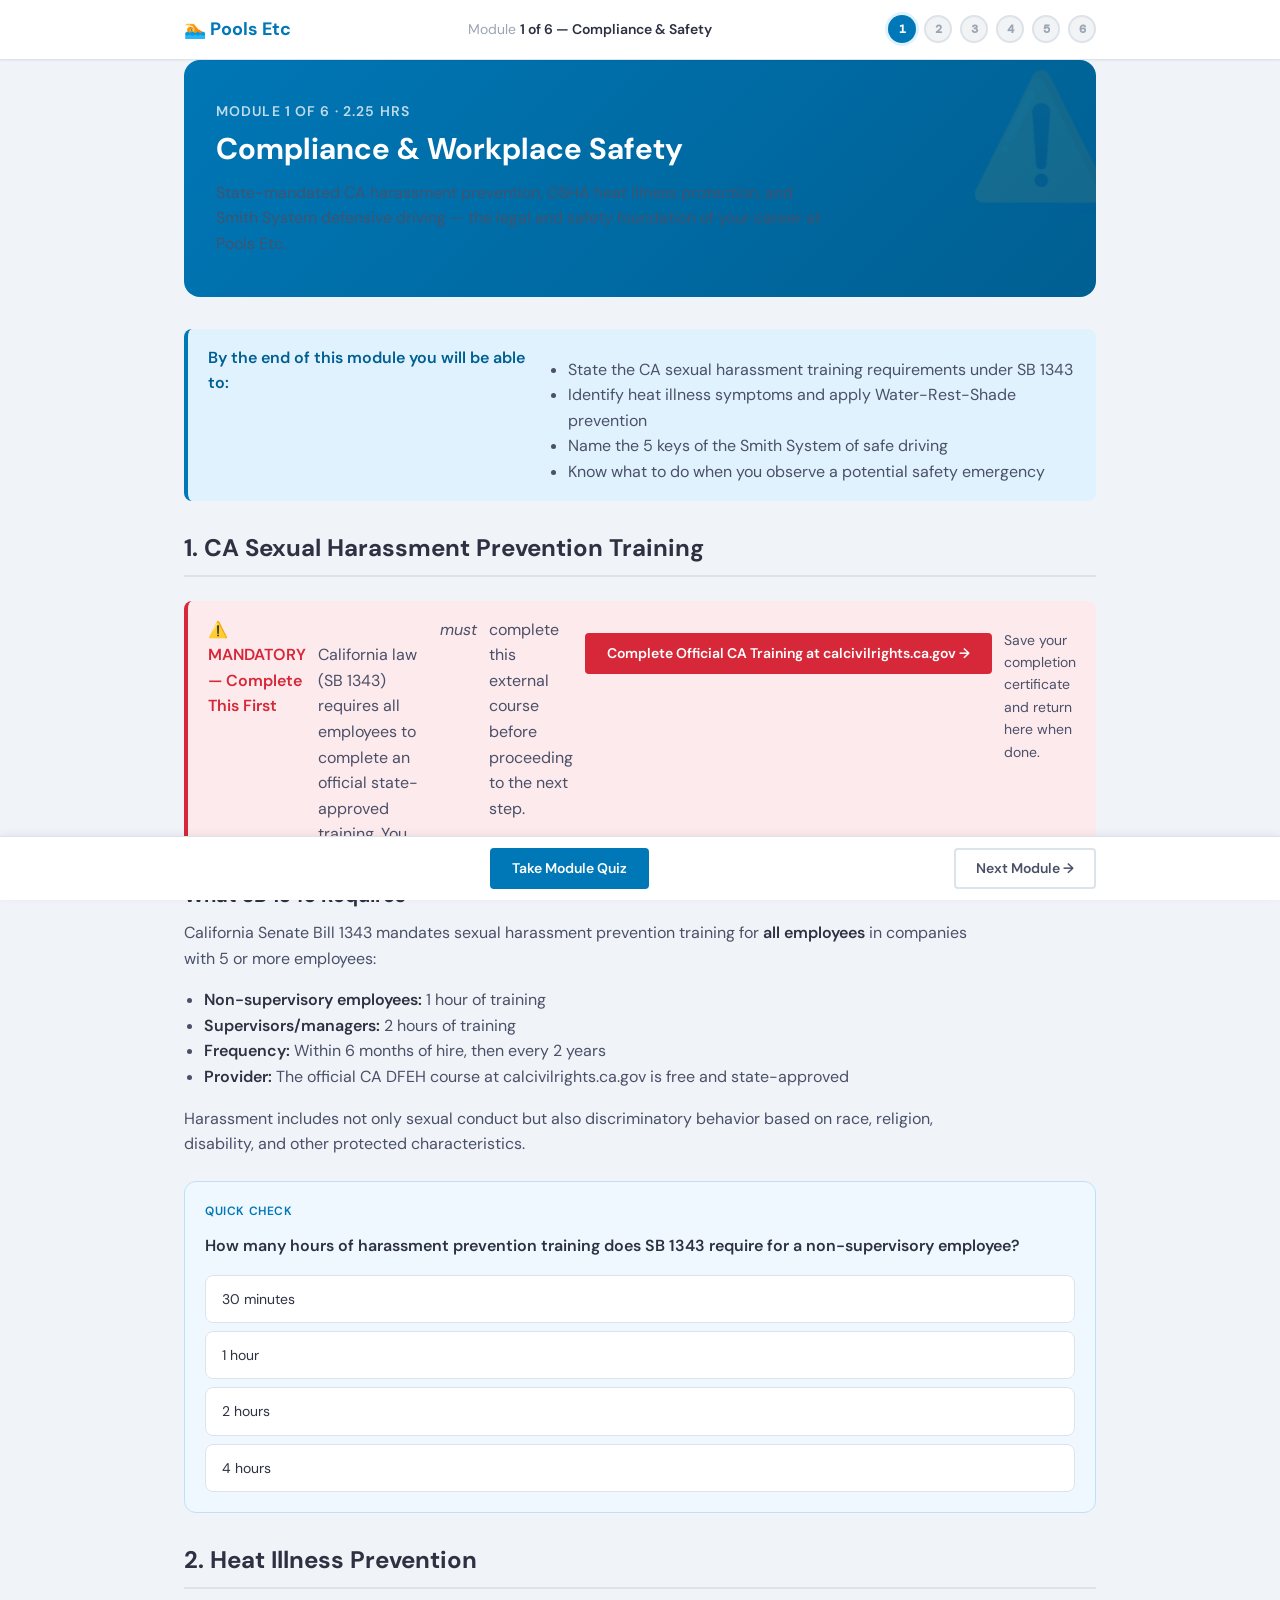
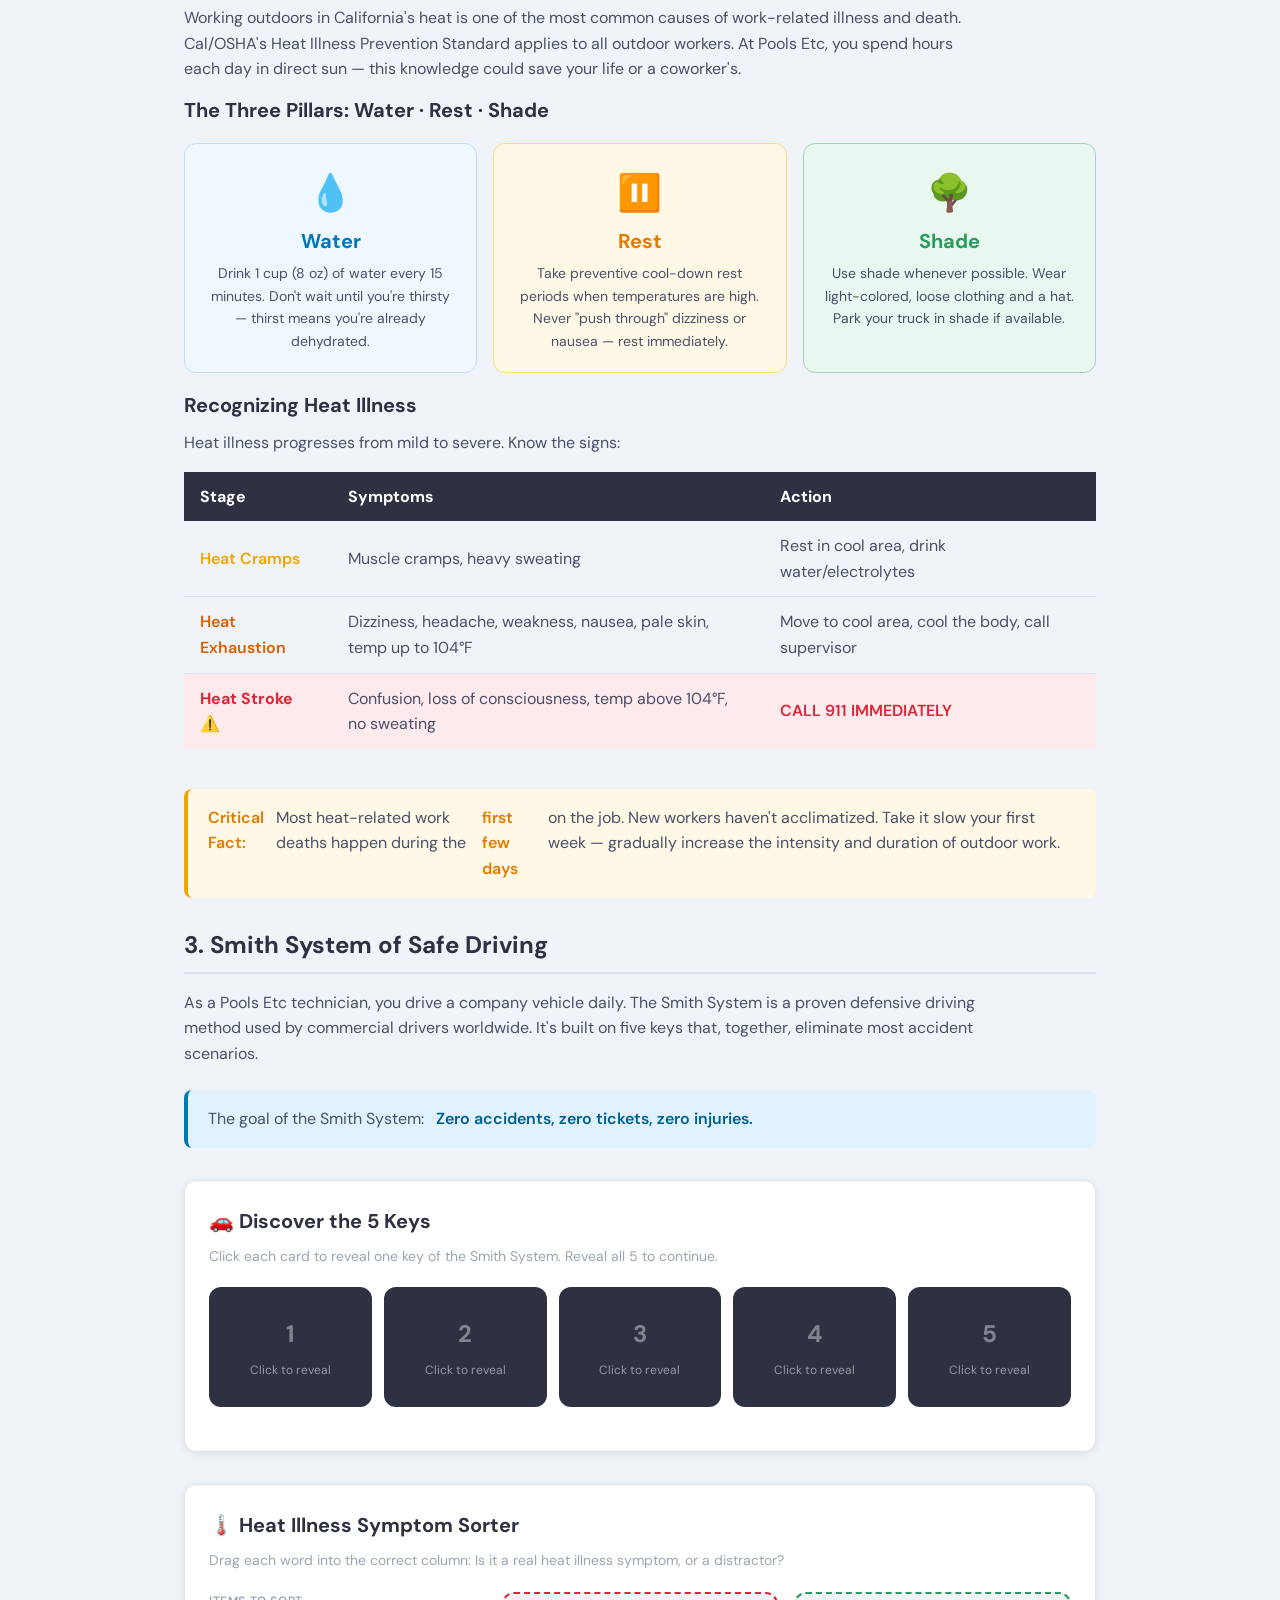
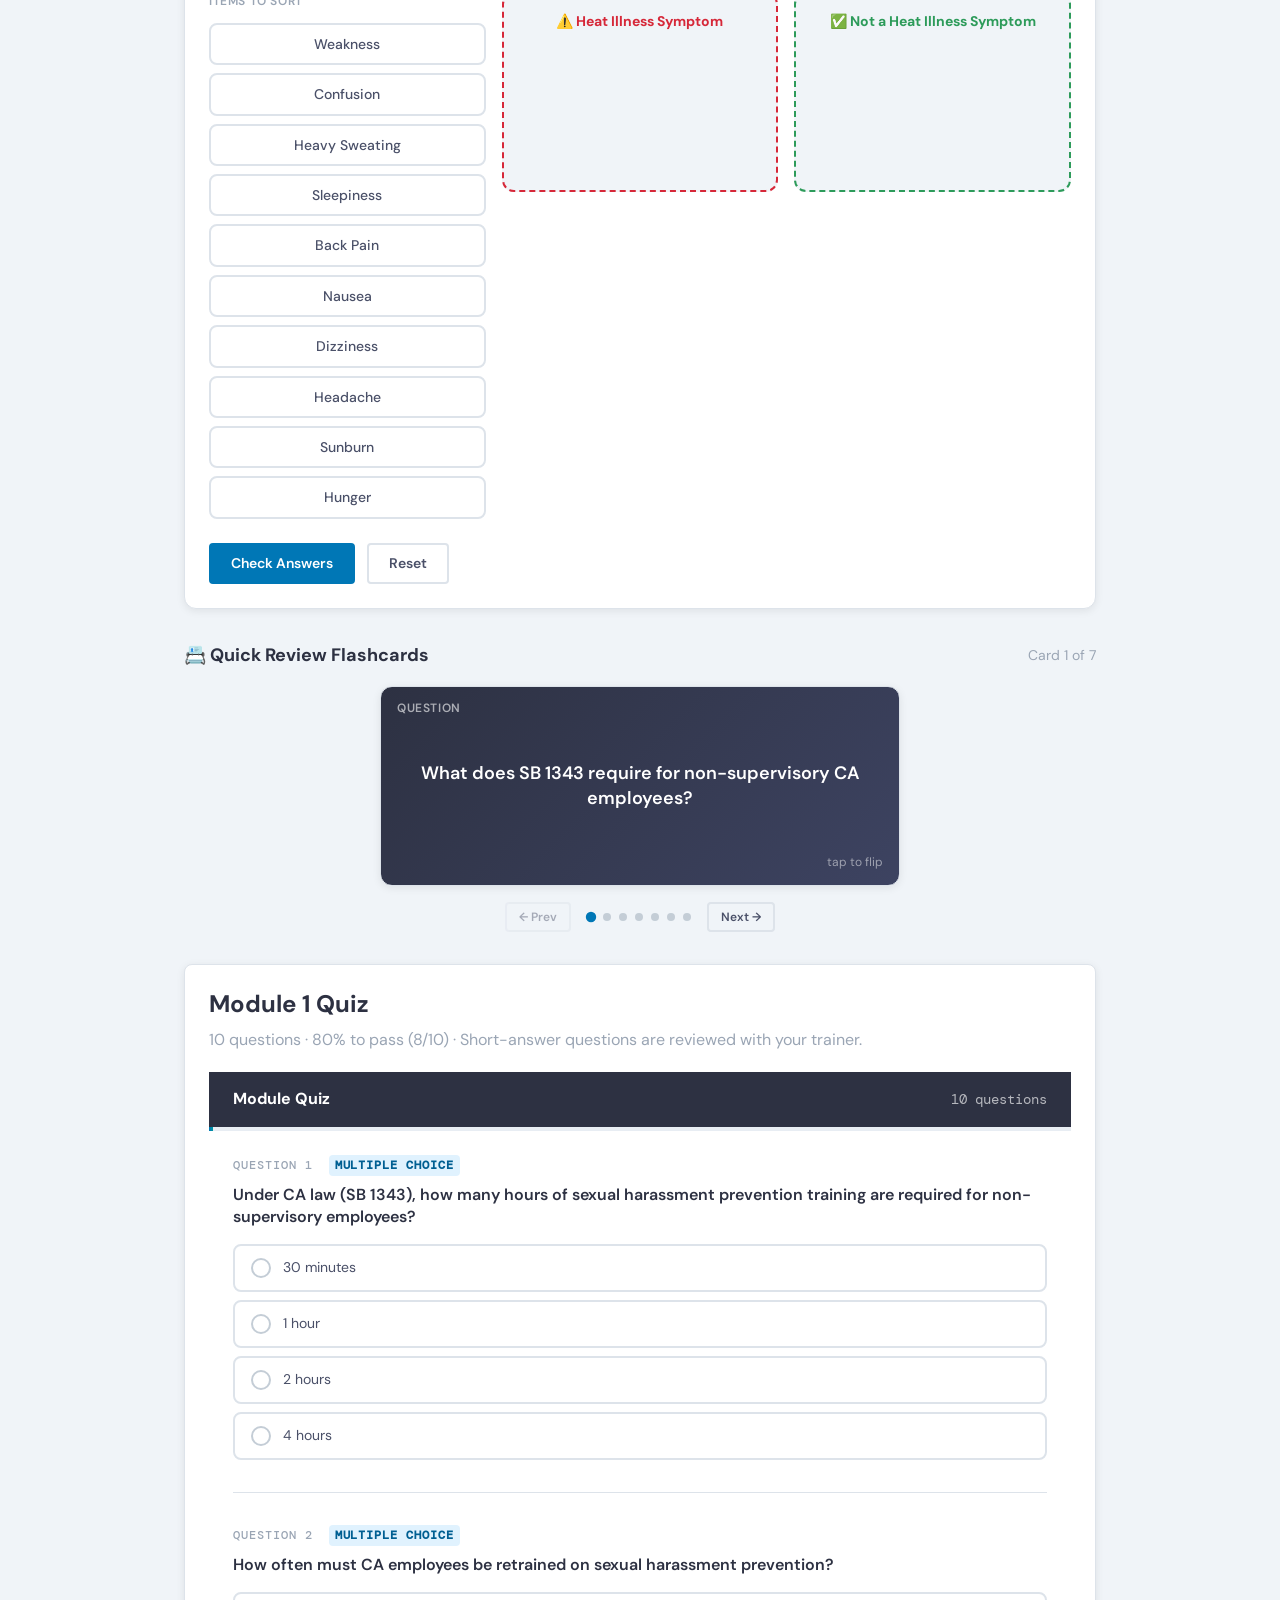
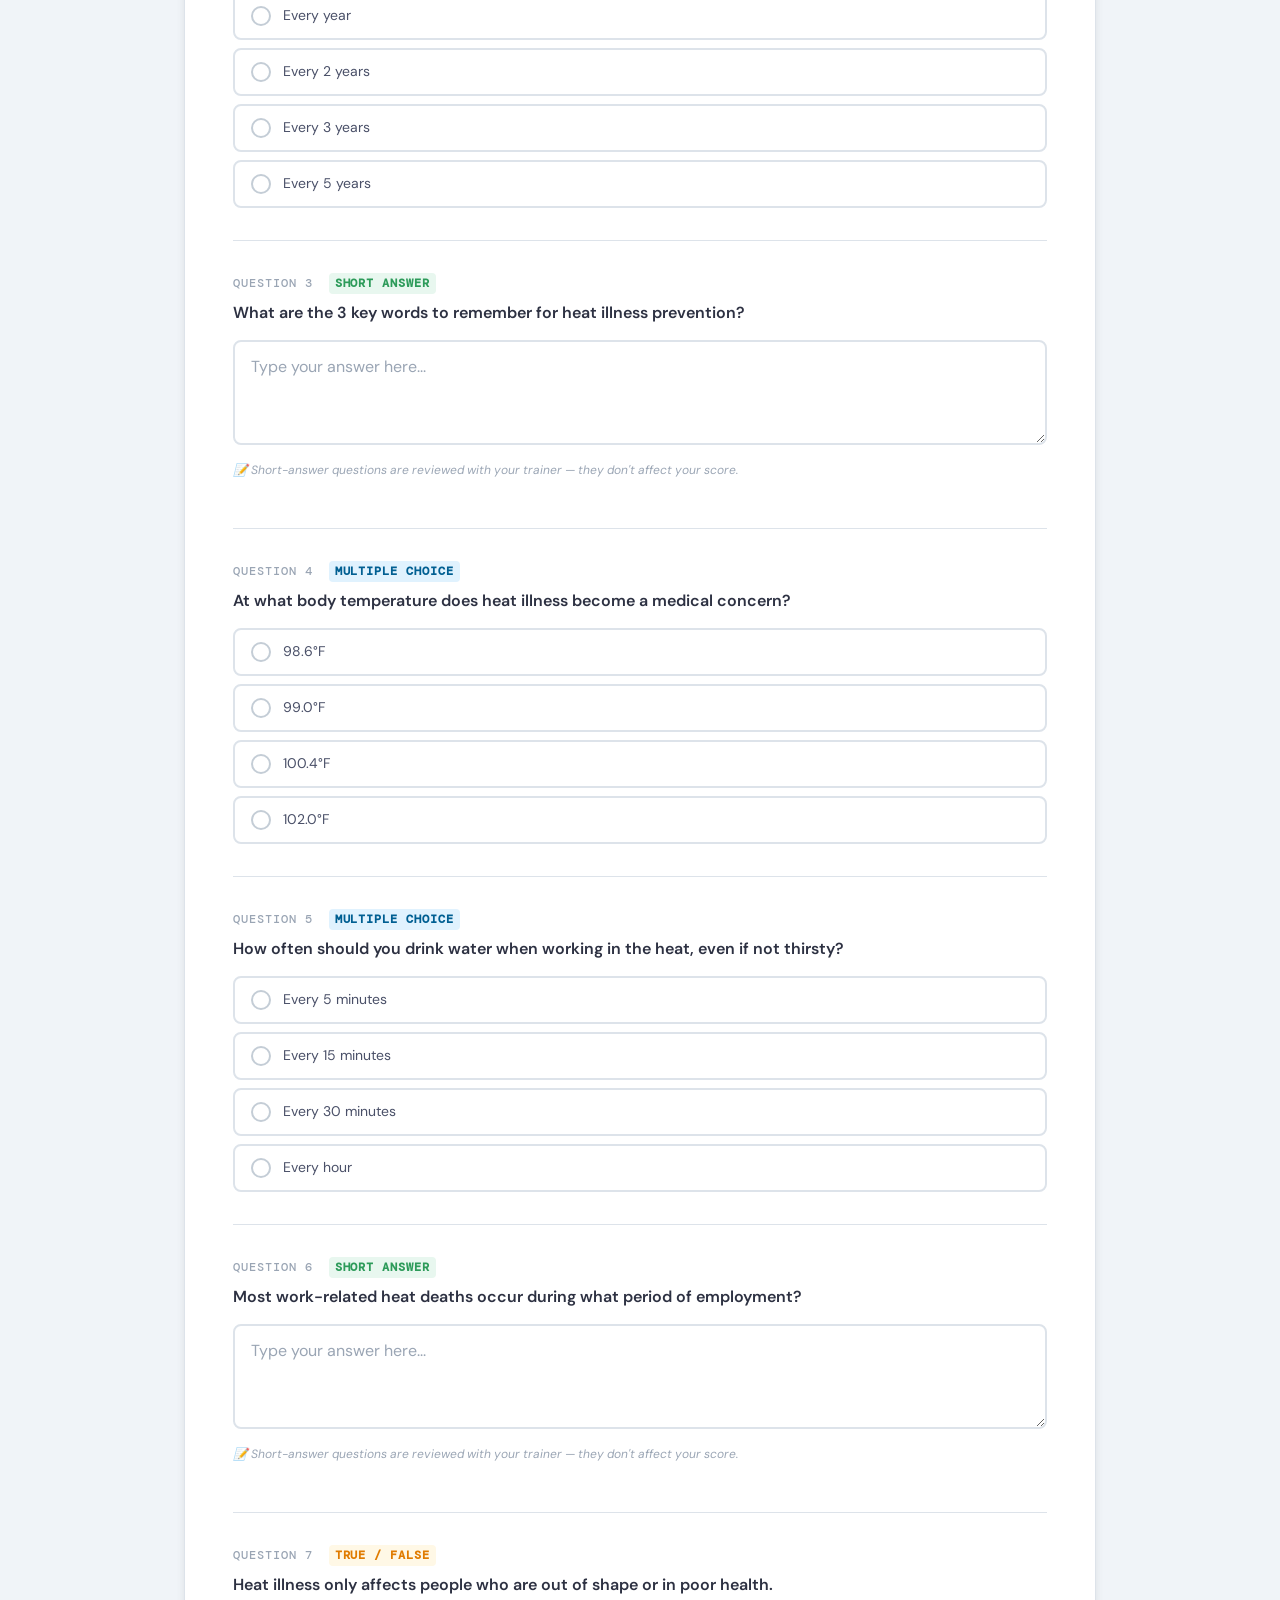
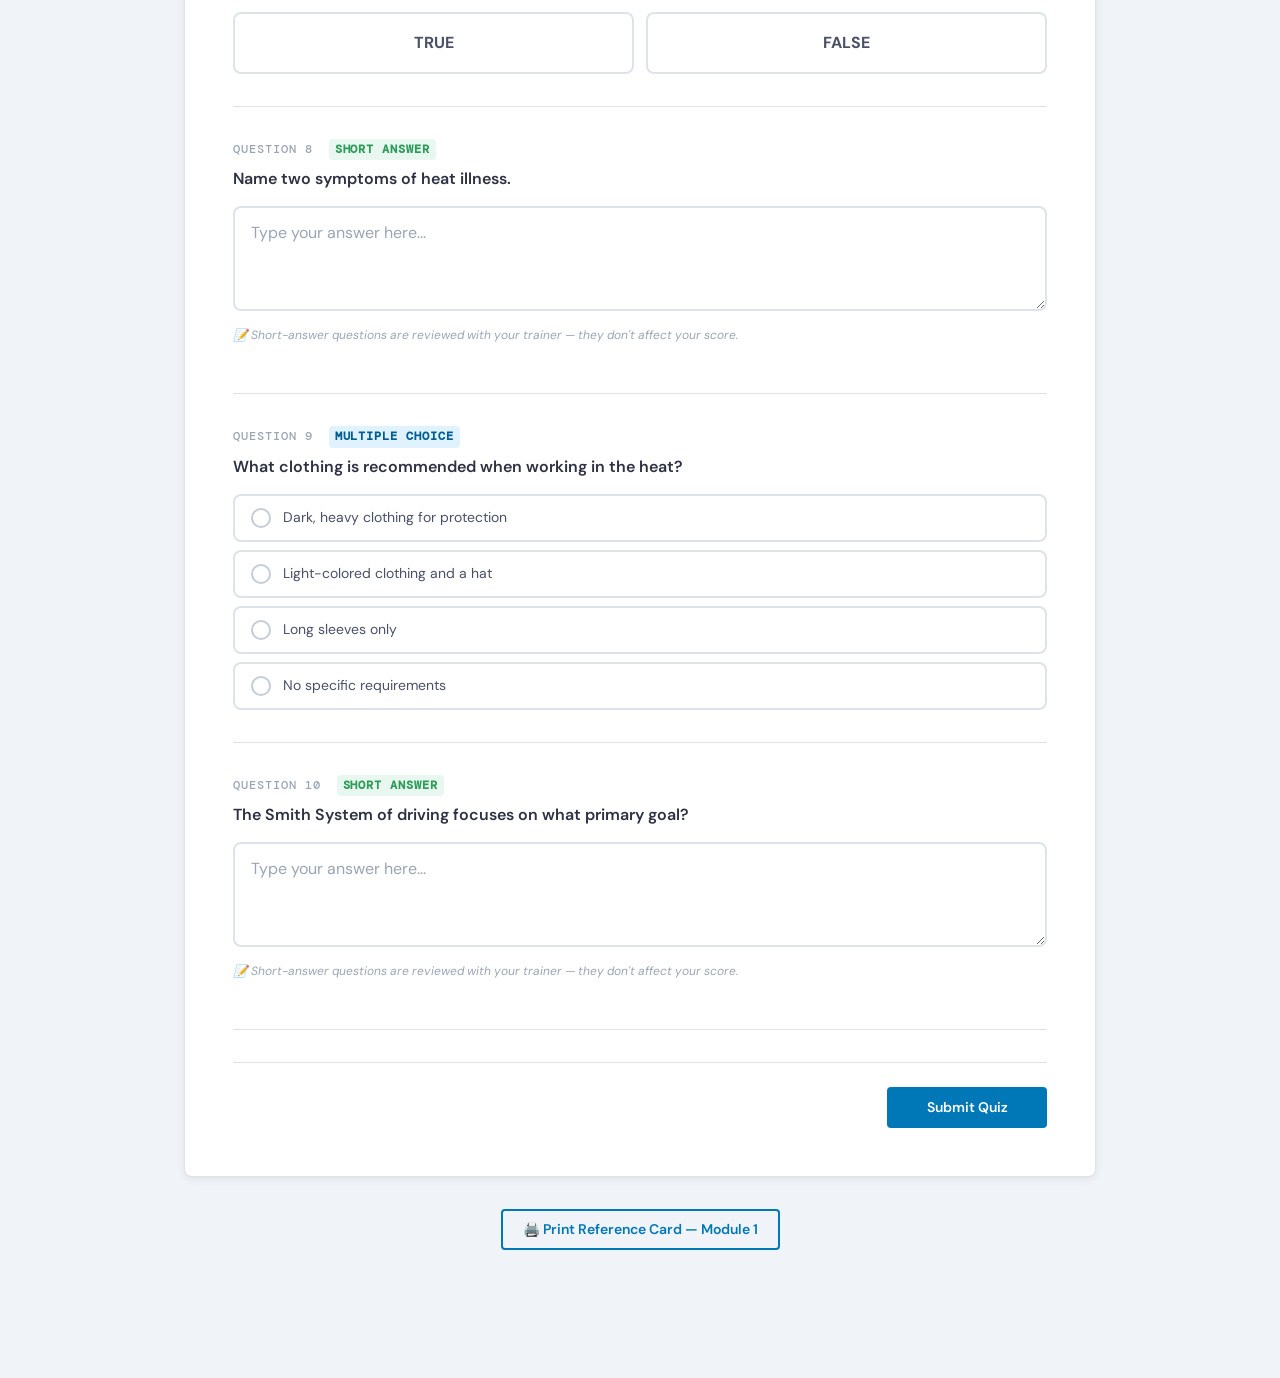
==== commit f782e113: "Fix Module 1 DOMException and Vercel static deployment - Fix kcAnswer() in module-1.html: classList." ====
--- a/modules/module-1.html
+++ b/modules/module-1.html
@@ -299,7 +299,7 @@
   function kcAnswer(btn, isCorrect, msg) {
     var parent = btn.closest('.knowledge-check');
     var btns = parent.querySelectorAll('.kc-choice');
-    btns.forEach(function(b) { b.disabled = true; b.classList.add(b === btn ? (isCorrect ? 'correct' : 'wrong') : ''); });
+    btns.forEach(function(b) { b.disabled = true; if (b === btn) b.classList.add(isCorrect ? 'correct' : 'wrong'); });
     var reveal = parent.querySelector('.kc-answer-reveal');
     if (reveal) { reveal.textContent = msg; reveal.classList.add('visible'); }
   }
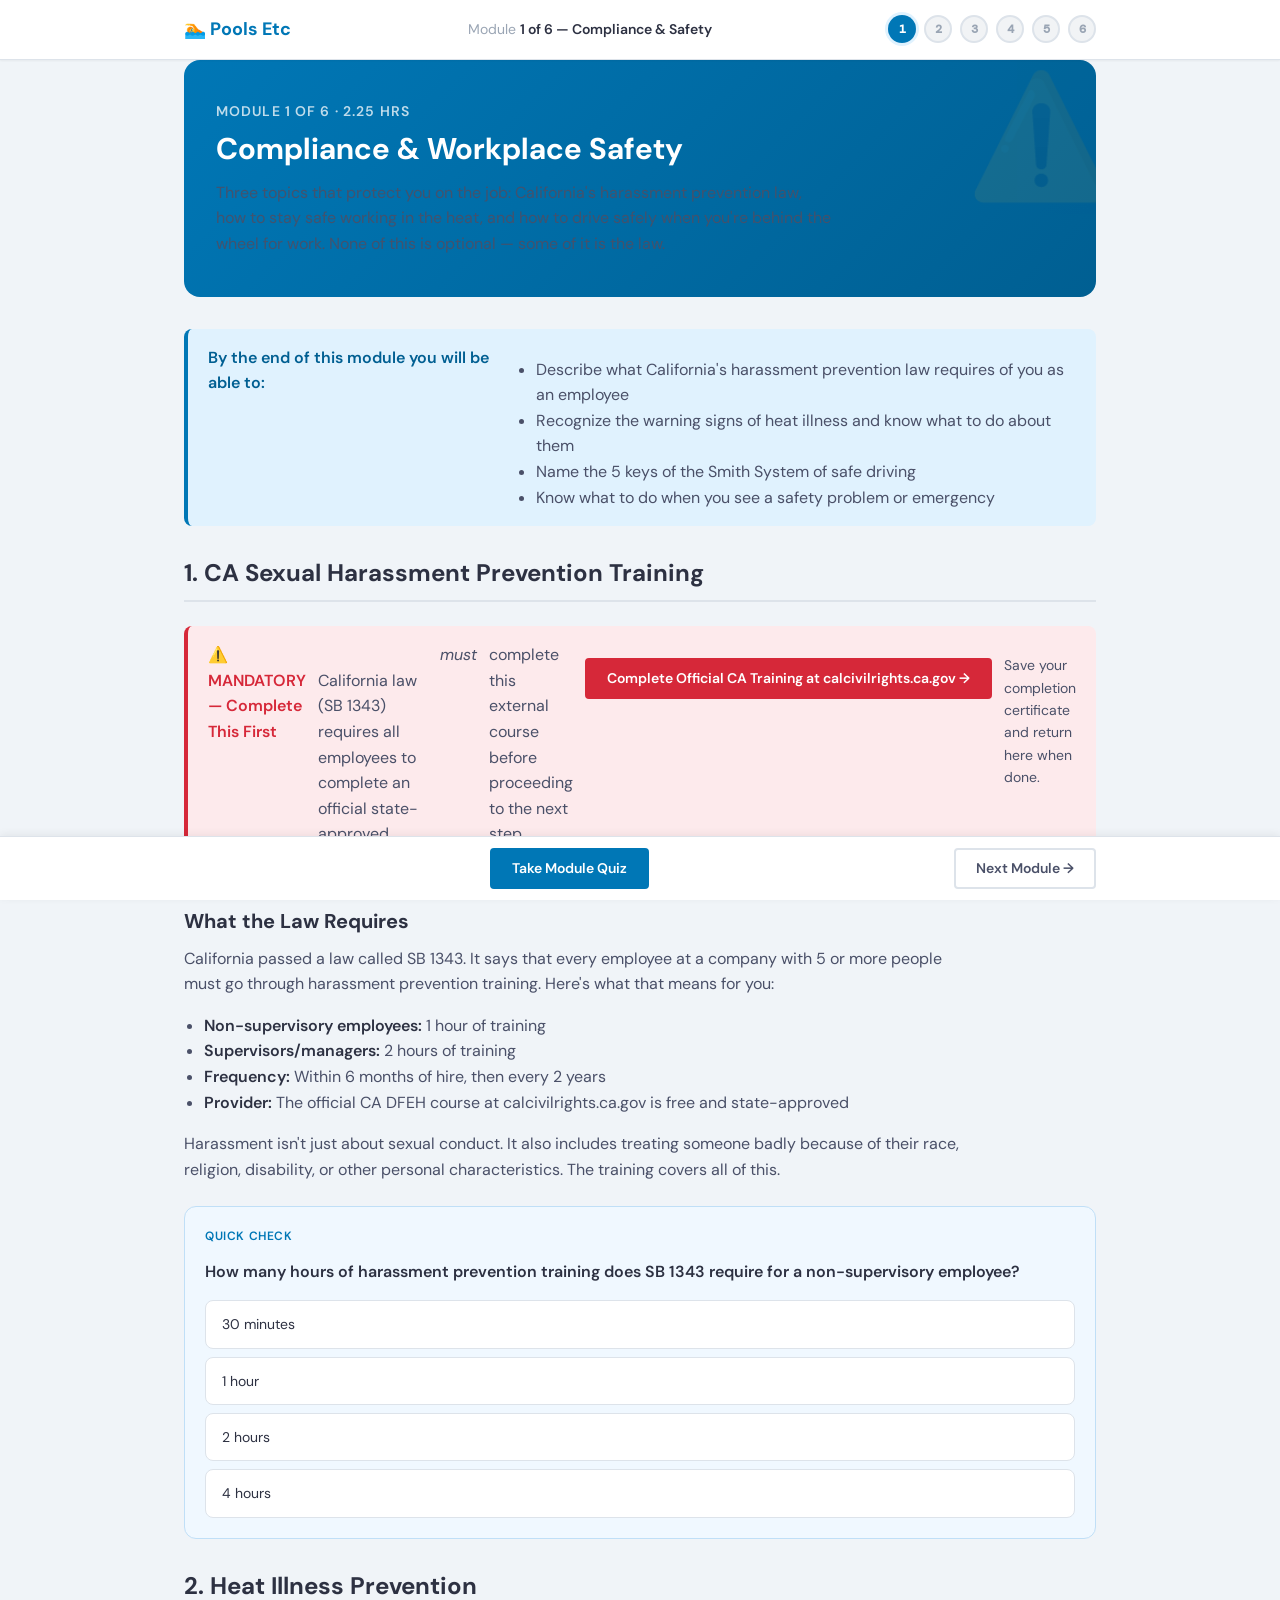
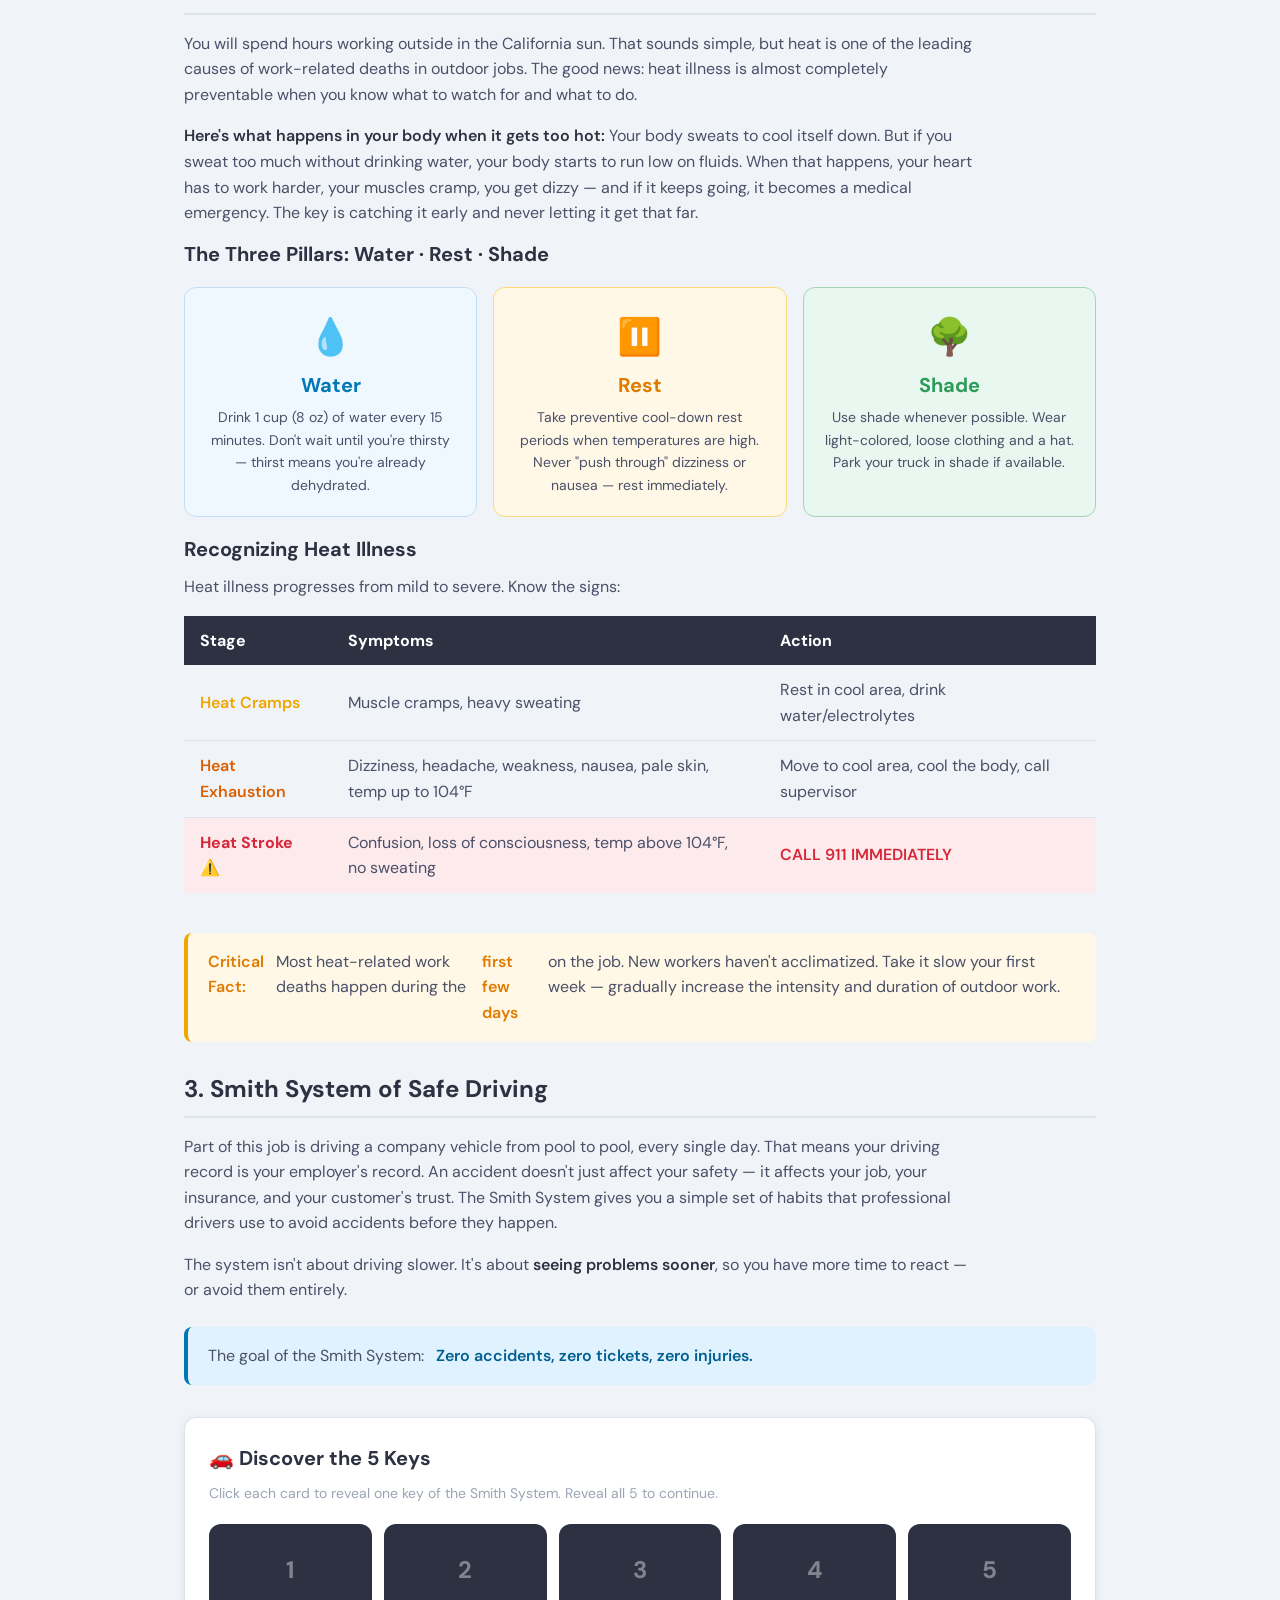
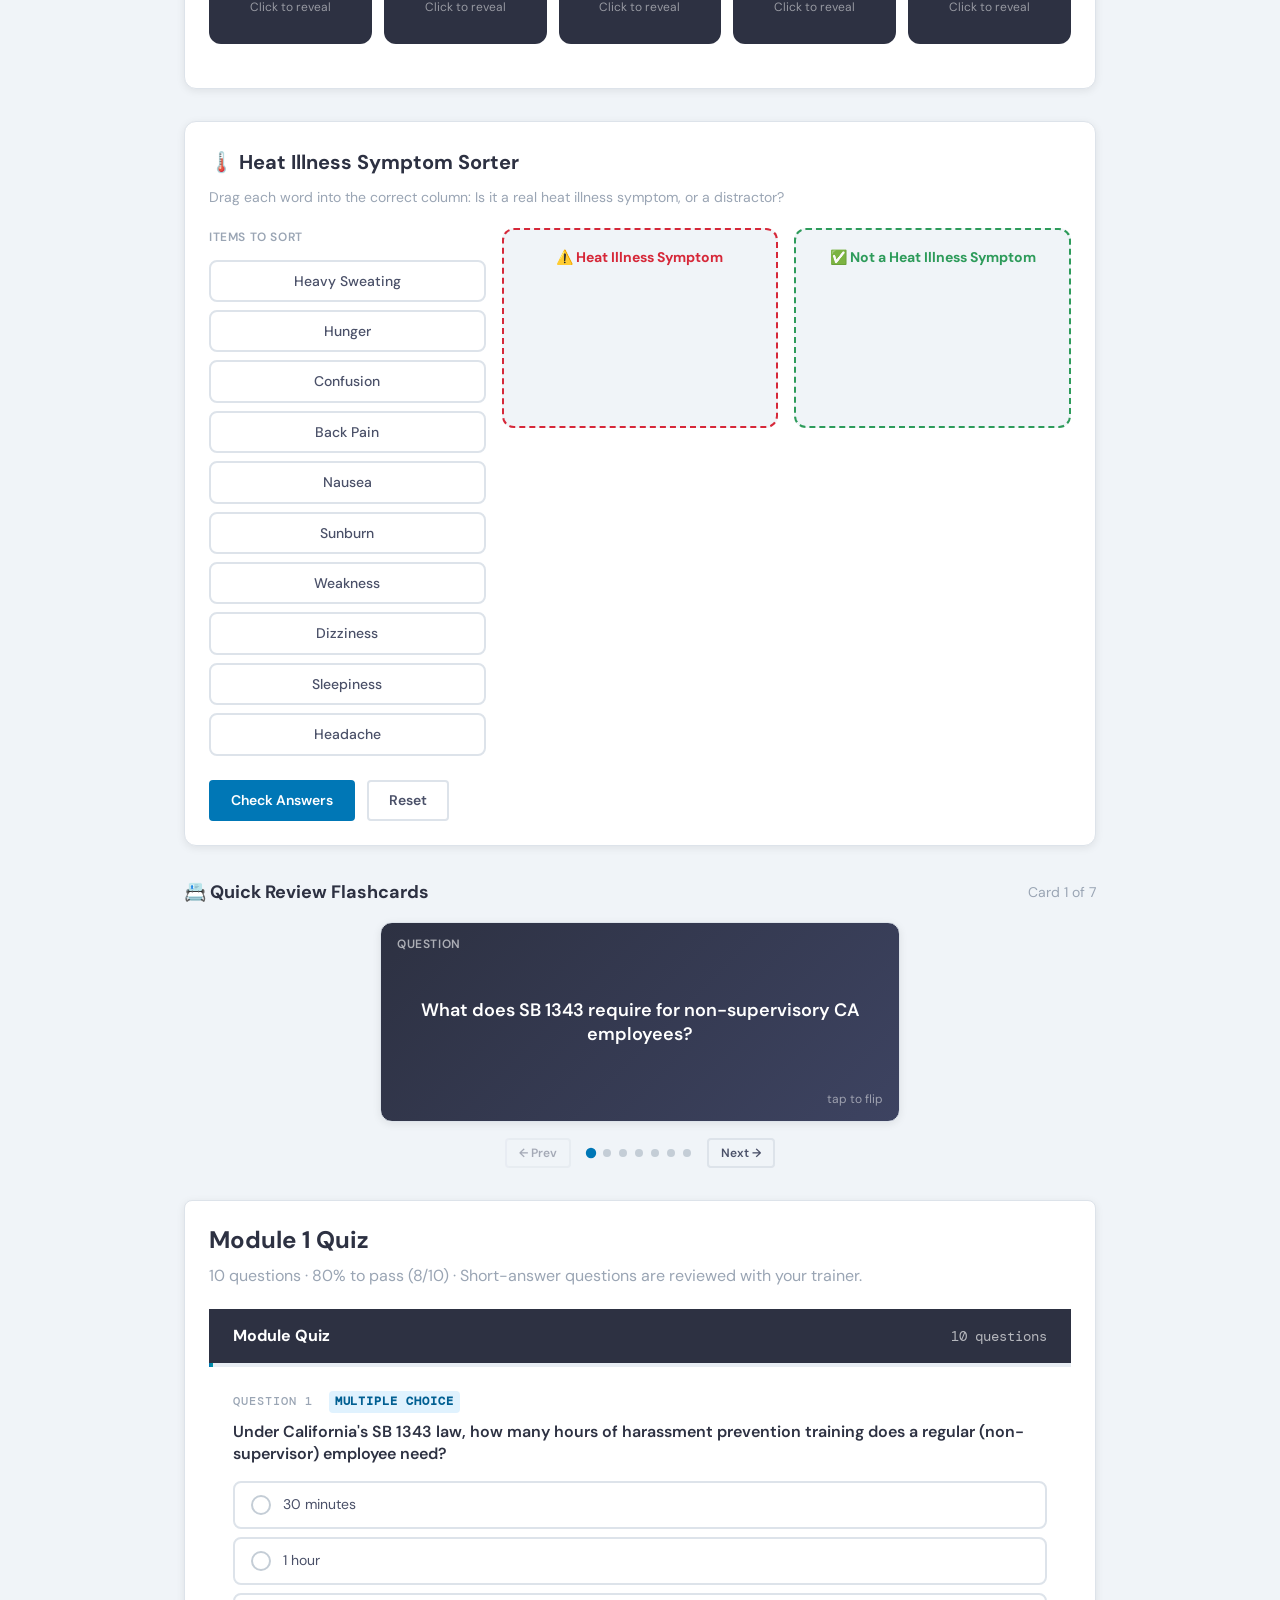
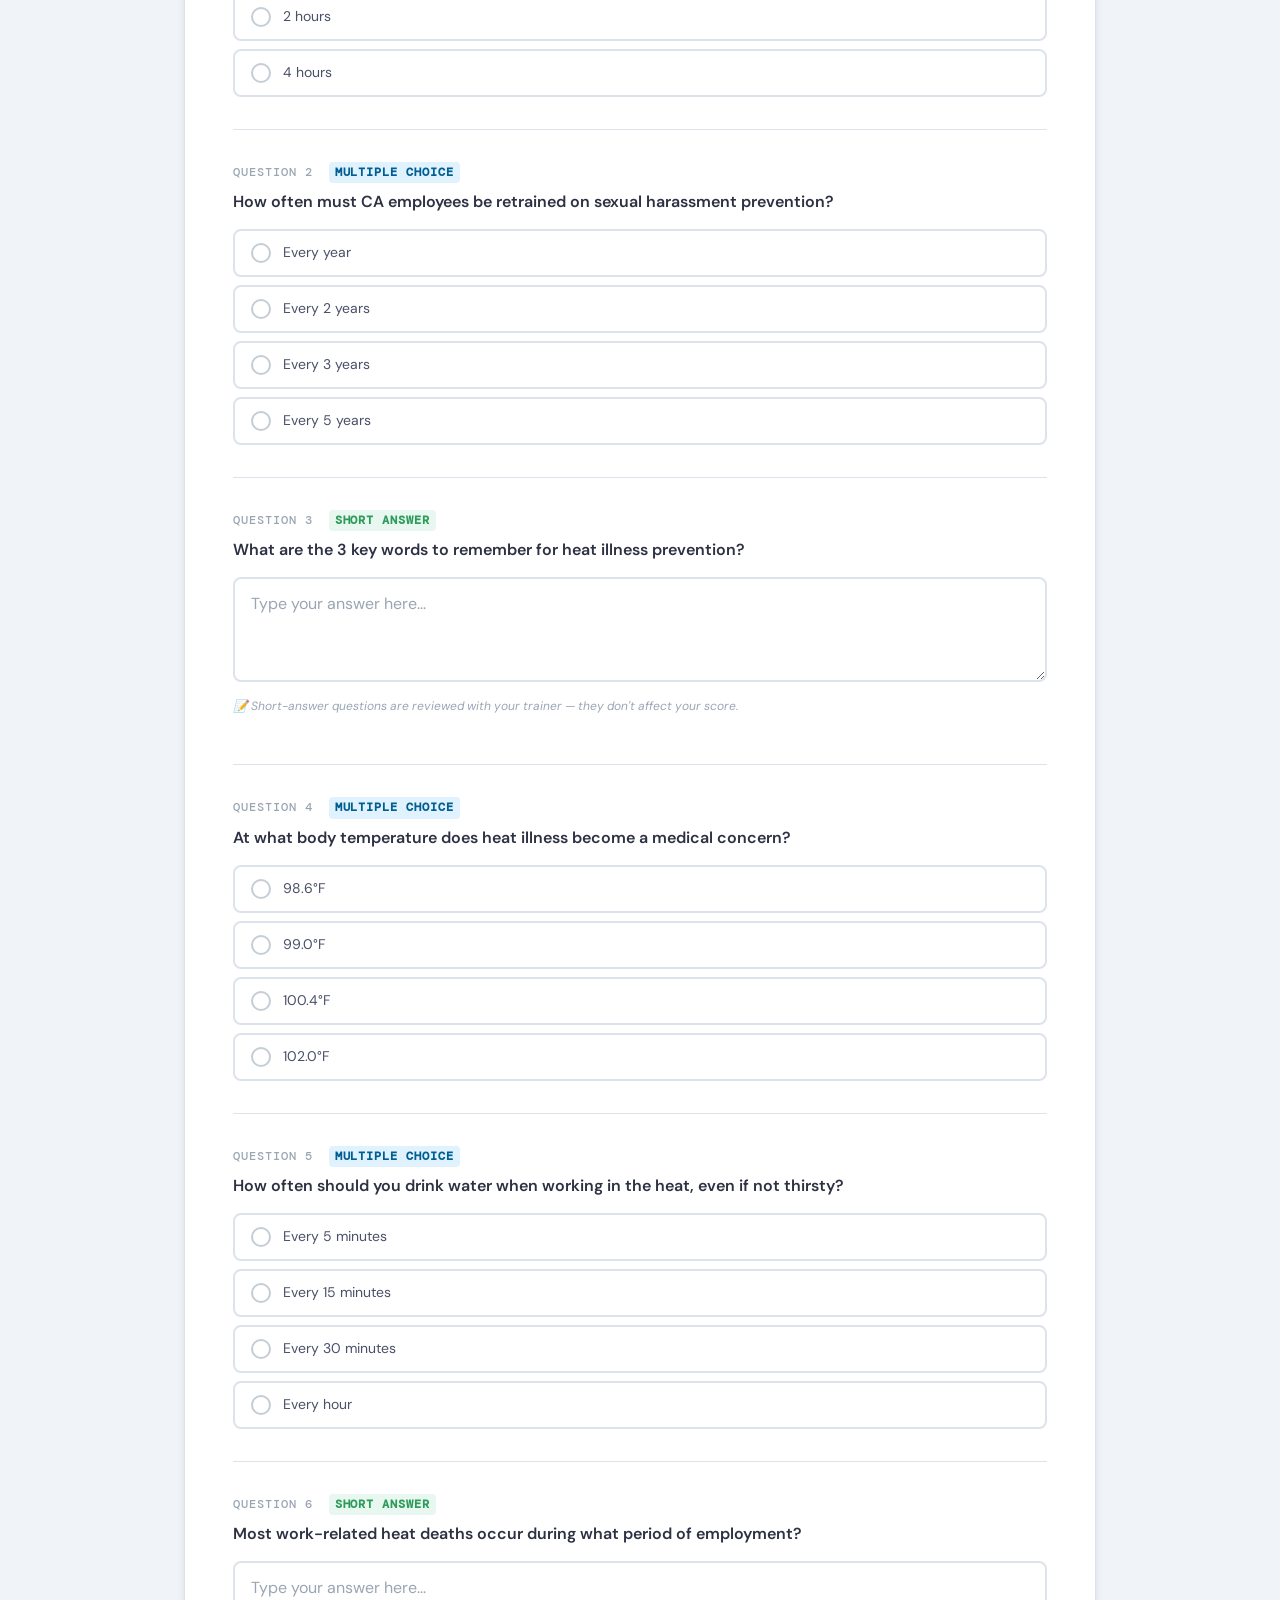
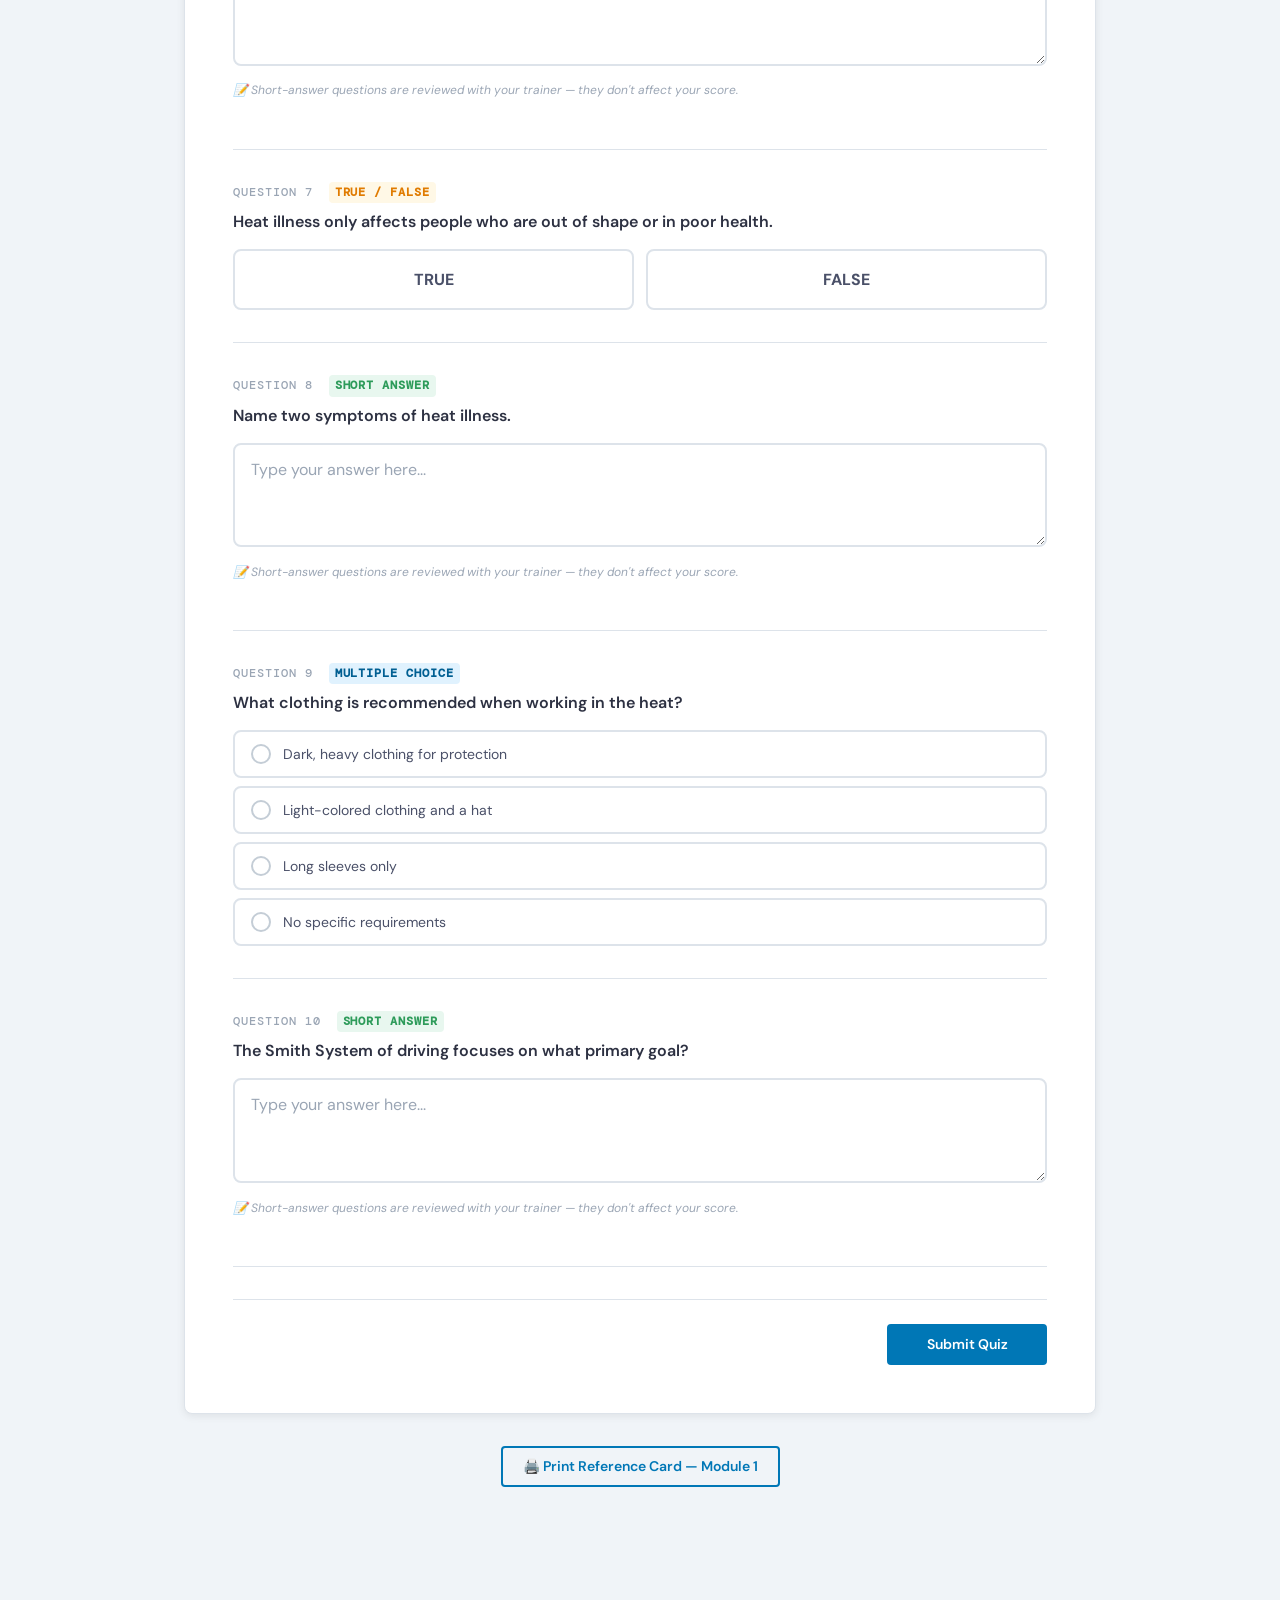
==== commit 6b8eedca: "Simplify all 6 modules to difficulty level 2-3/10 - Module 1: Plain-English rewrite of legal complia" ====
--- a/modules/module-1.html
+++ b/modules/module-1.html
@@ -22,7 +22,7 @@
       <div style="position:relative; z-index:1;">
         <div style="font-size:var(--text-sm); font-weight:600; text-transform:uppercase; letter-spacing:.08em; opacity:.75; margin-bottom:var(--space-2);">Module 1 of 6 · 2.25 hrs</div>
         <h1 style="color:white; margin-bottom:var(--space-3); font-size:var(--text-3xl);">Compliance &amp; Workplace Safety</h1>
-        <p style="opacity:.9; margin:0; max-width:56ch;">State-mandated CA harassment prevention, OSHA heat illness protection, and Smith System defensive driving — the legal and safety foundation of your career at Pools Etc.</p>
+        <p style="opacity:.9; margin:0; max-width:56ch;">Three topics that protect you on the job: California's harassment prevention law, how to stay safe working in the heat, and how to drive safely when you're behind the wheel for work. None of this is optional — some of it is the law.</p>
       </div>
       <div style="position:absolute; right:-20px; top:-20px; font-size:120px; opacity:.08; pointer-events:none; z-index:0;">⚠️</div>
     </div>
@@ -31,10 +31,10 @@
     <div class="callout callout-info" style="margin-bottom: var(--space-8);">
       <strong>By the end of this module you will be able to:</strong>
       <ul style="margin-top:var(--space-3); padding-left:var(--space-5); list-style:disc;">
-        <li>State the CA sexual harassment training requirements under SB 1343</li>
-        <li>Identify heat illness symptoms and apply Water-Rest-Shade prevention</li>
+        <li>Describe what California's harassment prevention law requires of you as an employee</li>
+        <li>Recognize the warning signs of heat illness and know what to do about them</li>
         <li>Name the 5 keys of the Smith System of safe driving</li>
-        <li>Know what to do when you observe a potential safety emergency</li>
+        <li>Know what to do when you see a safety problem or emergency</li>
       </ul>
     </div>
 
@@ -53,15 +53,15 @@
         <p style="margin-top:var(--space-3); margin-bottom:0; font-size:var(--text-sm);">Save your completion certificate and return here when done.</p>
       </div>
 
-      <h3>What SB 1343 Requires</h3>
-      <p>California Senate Bill 1343 mandates sexual harassment prevention training for <strong>all employees</strong> in companies with 5 or more employees:</p>
+      <h3>What the Law Requires</h3>
+      <p>California passed a law called SB 1343. It says that every employee at a company with 5 or more people must go through harassment prevention training. Here's what that means for you:</p>
       <ul style="padding-left:var(--space-5); list-style:disc; margin-bottom:var(--space-4);">
         <li><strong>Non-supervisory employees:</strong> 1 hour of training</li>
         <li><strong>Supervisors/managers:</strong> 2 hours of training</li>
         <li><strong>Frequency:</strong> Within 6 months of hire, then every 2 years</li>
         <li><strong>Provider:</strong> The official CA DFEH course at calcivilrights.ca.gov is free and state-approved</li>
       </ul>
-      <p>Harassment includes not only sexual conduct but also discriminatory behavior based on race, religion, disability, and other protected characteristics.</p>
+      <p>Harassment isn't just about sexual conduct. It also includes treating someone badly because of their race, religion, disability, or other personal characteristics. The training covers all of this.</p>
 
       <!-- Inline knowledge check -->
       <div class="knowledge-check">
@@ -79,7 +79,9 @@
     <!-- Section 2: Heat Illness Prevention -->
     <div class="content-section" id="section-heat" style="margin-bottom:var(--space-8);">
       <h2>2. Heat Illness Prevention</h2>
-      <p>Working outdoors in California's heat is one of the most common causes of work-related illness and death. Cal/OSHA's Heat Illness Prevention Standard applies to all outdoor workers. At Pools Etc, you spend hours each day in direct sun — this knowledge could save your life or a coworker's.</p>
+      <p>You will spend hours working outside in the California sun. That sounds simple, but heat is one of the leading causes of work-related deaths in outdoor jobs. The good news: heat illness is almost completely preventable when you know what to watch for and what to do.</p>
+
+      <p><strong>Here's what happens in your body when it gets too hot:</strong> Your body sweats to cool itself down. But if you sweat too much without drinking water, your body starts to run low on fluids. When that happens, your heart has to work harder, your muscles cramp, you get dizzy — and if it keeps going, it becomes a medical emergency. The key is catching it early and never letting it get that far.</p>
 
       <h3>The Three Pillars: Water · Rest · Shade</h3>
       <div style="display:grid; grid-template-columns:repeat(3,1fr); gap:var(--space-4); margin:var(--space-5) 0;">
@@ -139,7 +141,9 @@
     <!-- Section 3: Smith System -->
     <div class="content-section" id="section-smith" style="margin-bottom:var(--space-8);">
       <h2>3. Smith System of Safe Driving</h2>
-      <p>As a Pools Etc technician, you drive a company vehicle daily. The Smith System is a proven defensive driving method used by commercial drivers worldwide. It's built on five keys that, together, eliminate most accident scenarios.</p>
+      <p>Part of this job is driving a company vehicle from pool to pool, every single day. That means your driving record is your employer's record. An accident doesn't just affect your safety — it affects your job, your insurance, and your customer's trust. The Smith System gives you a simple set of habits that professional drivers use to avoid accidents before they happen.</p>
+
+      <p>The system isn't about driving slower. It's about <strong>seeing problems sooner</strong>, so you have more time to react — or avoid them entirely.</p>
 
       <div class="callout callout-info" style="margin-bottom:var(--space-5);">
         The goal of the Smith System: <strong>Zero accidents, zero tickets, zero injuries.</strong>
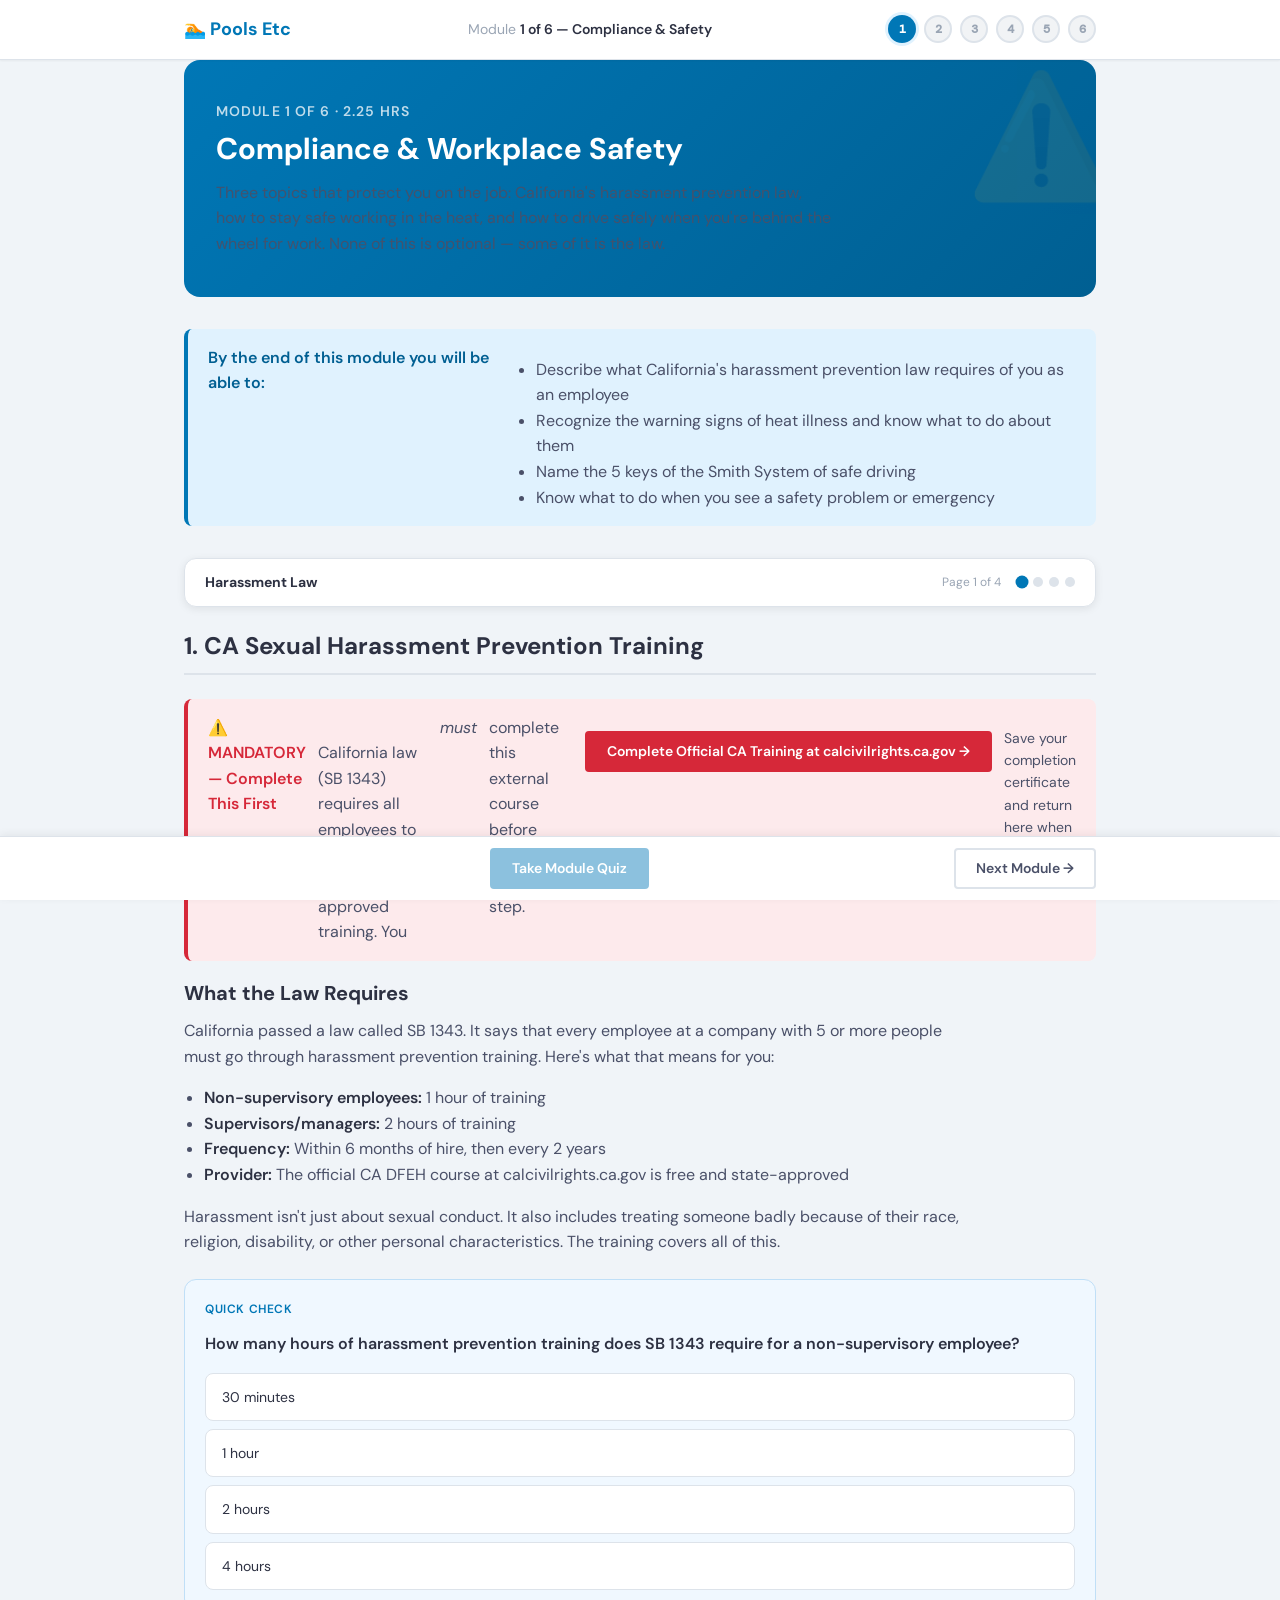
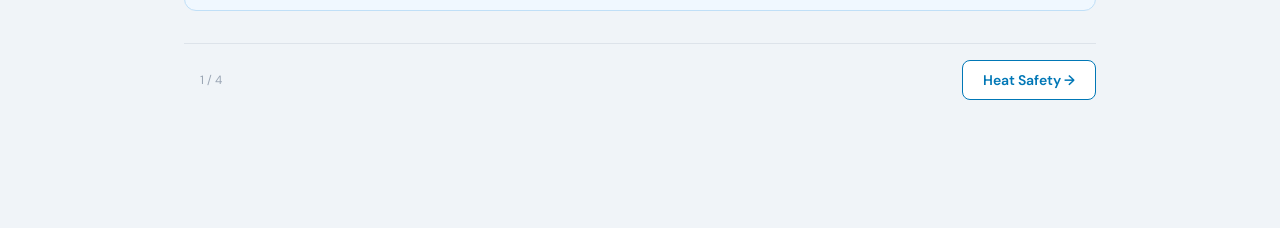
==== commit 42d8707c: "Add module pagination — break each module into pages Creates assets/js/pager.js (ModulePager) with d" ====
--- a/modules/module-1.html
+++ b/modules/module-1.html
@@ -194,7 +194,7 @@
     </div>
 
     <!-- Interactive: Symptom Sorter -->
-    <div class="interactive-section" style="margin-bottom:var(--space-8);">
+    <div class="interactive-section" id="m1-symptom-sorter" style="margin-bottom:var(--space-8);">
       <div class="interactive-section__title">🌡️ Heat Illness Symptom Sorter</div>
       <div class="interactive-section__subtitle">Drag each word into the correct column: Is it a real heat illness symptom, or a distractor?</div>
       <div id="symptom-sorter"></div>
@@ -221,7 +221,7 @@
     </div>
 
     <!-- Reference Card Link -->
-    <div style="text-align:center; margin-bottom:var(--space-8);">
+    <div id="m1-refcard" style="text-align:center; margin-bottom:var(--space-8);">
       <a href="../reference-cards/ref-card-1.html" class="btn btn-secondary" target="_blank">🖨️ Print Reference Card — Module 1</a>
     </div>
 
@@ -235,6 +235,7 @@
 <script src="../assets/js/engine.js"></script>
 <script src="../assets/js/interactions/drag-drop.js"></script>
 <script src="../assets/js/interactions/flip-cards.js"></script>
+<script src="../assets/js/pager.js"></script>
 
 <script>
   Progress.init();
@@ -299,6 +300,14 @@
     }
   }
 
+  // Pagination
+  ModulePager.init([
+    { title: 'Harassment Law',   elements: ['section-harassment'] },
+    { title: 'Heat Safety',      elements: ['section-heat', 'm1-symptom-sorter'] },
+    { title: 'Safe Driving',     elements: ['section-smith'] },
+    { title: 'Review & Quiz',    elements: ['module1-flashcards', 'module-quiz', 'm1-refcard'] },
+  ]);
+
   // Inline knowledge check helper
   function kcAnswer(btn, isCorrect, msg) {
     var parent = btn.closest('.knowledge-check');
--- a/assets/css/components.css
+++ b/assets/css/components.css
@@ -1,3 +1,115 @@
+/* ============================================
+   MODULE PAGER
+   ============================================ */
+.pager-topbar {
+  background: var(--color-white);
+  border: 1px solid var(--border-color);
+  border-radius: var(--radius-lg);
+  padding: var(--space-3) var(--space-5);
+  margin-bottom: var(--space-6);
+  box-shadow: var(--shadow-sm);
+  position: sticky;
+  top: 8px;
+  z-index: 100;
+}
+
+.pager-topbar__inner {
+  display: flex;
+  align-items: center;
+  gap: var(--space-4);
+  flex-wrap: wrap;
+}
+
+.pager-topbar__label {
+  font-weight: 700;
+  color: var(--color-dark);
+  font-size: var(--text-sm);
+  flex: 1;
+  min-width: 0;
+  white-space: nowrap;
+  overflow: hidden;
+  text-overflow: ellipsis;
+}
+
+.pager-topbar__step {
+  font-size: var(--text-xs);
+  color: var(--color-locked);
+  white-space: nowrap;
+}
+
+.pager-dots {
+  display: flex;
+  align-items: center;
+  gap: 6px;
+}
+
+.pager-dot {
+  width: 10px;
+  height: 10px;
+  border-radius: var(--radius-full);
+  background: var(--border-color);
+  border: none;
+  padding: 0;
+  cursor: pointer;
+  transition: background var(--transition-fast), transform var(--transition-fast);
+}
+
+.pager-dot:hover {
+  background: var(--color-primary);
+  transform: scale(1.2);
+}
+
+.pager-dot--active {
+  background: var(--color-primary);
+  transform: scale(1.3);
+}
+
+/* Bottom nav */
+.pager-footnav {
+  margin-top: var(--space-8);
+  margin-bottom: var(--space-4);
+  padding: var(--space-4) 0;
+  border-top: 1px solid var(--border-color);
+}
+
+.pager-footnav__inner {
+  display: flex;
+  align-items: center;
+  justify-content: space-between;
+  gap: var(--space-4);
+}
+
+.pager-footnav__counter {
+  font-size: var(--text-xs);
+  color: var(--color-locked);
+  white-space: nowrap;
+}
+
+.pager-btn {
+  display: inline-flex;
+  align-items: center;
+  gap: var(--space-2);
+  padding: var(--space-2) var(--space-5);
+  border-radius: var(--radius-md);
+  font-size: var(--text-sm);
+  font-weight: 600;
+  cursor: pointer;
+  transition: background var(--transition-fast), color var(--transition-fast), box-shadow var(--transition-fast);
+  border: 1px solid var(--color-primary);
+  background: var(--color-white);
+  color: var(--color-primary);
+}
+
+.pager-btn:hover {
+  background: var(--color-primary);
+  color: white;
+  box-shadow: var(--shadow-sm);
+}
+
+.pager-btn--next {
+  margin-left: auto;
+}
+
 /* ============================================
    CARDS
    ============================================ */
